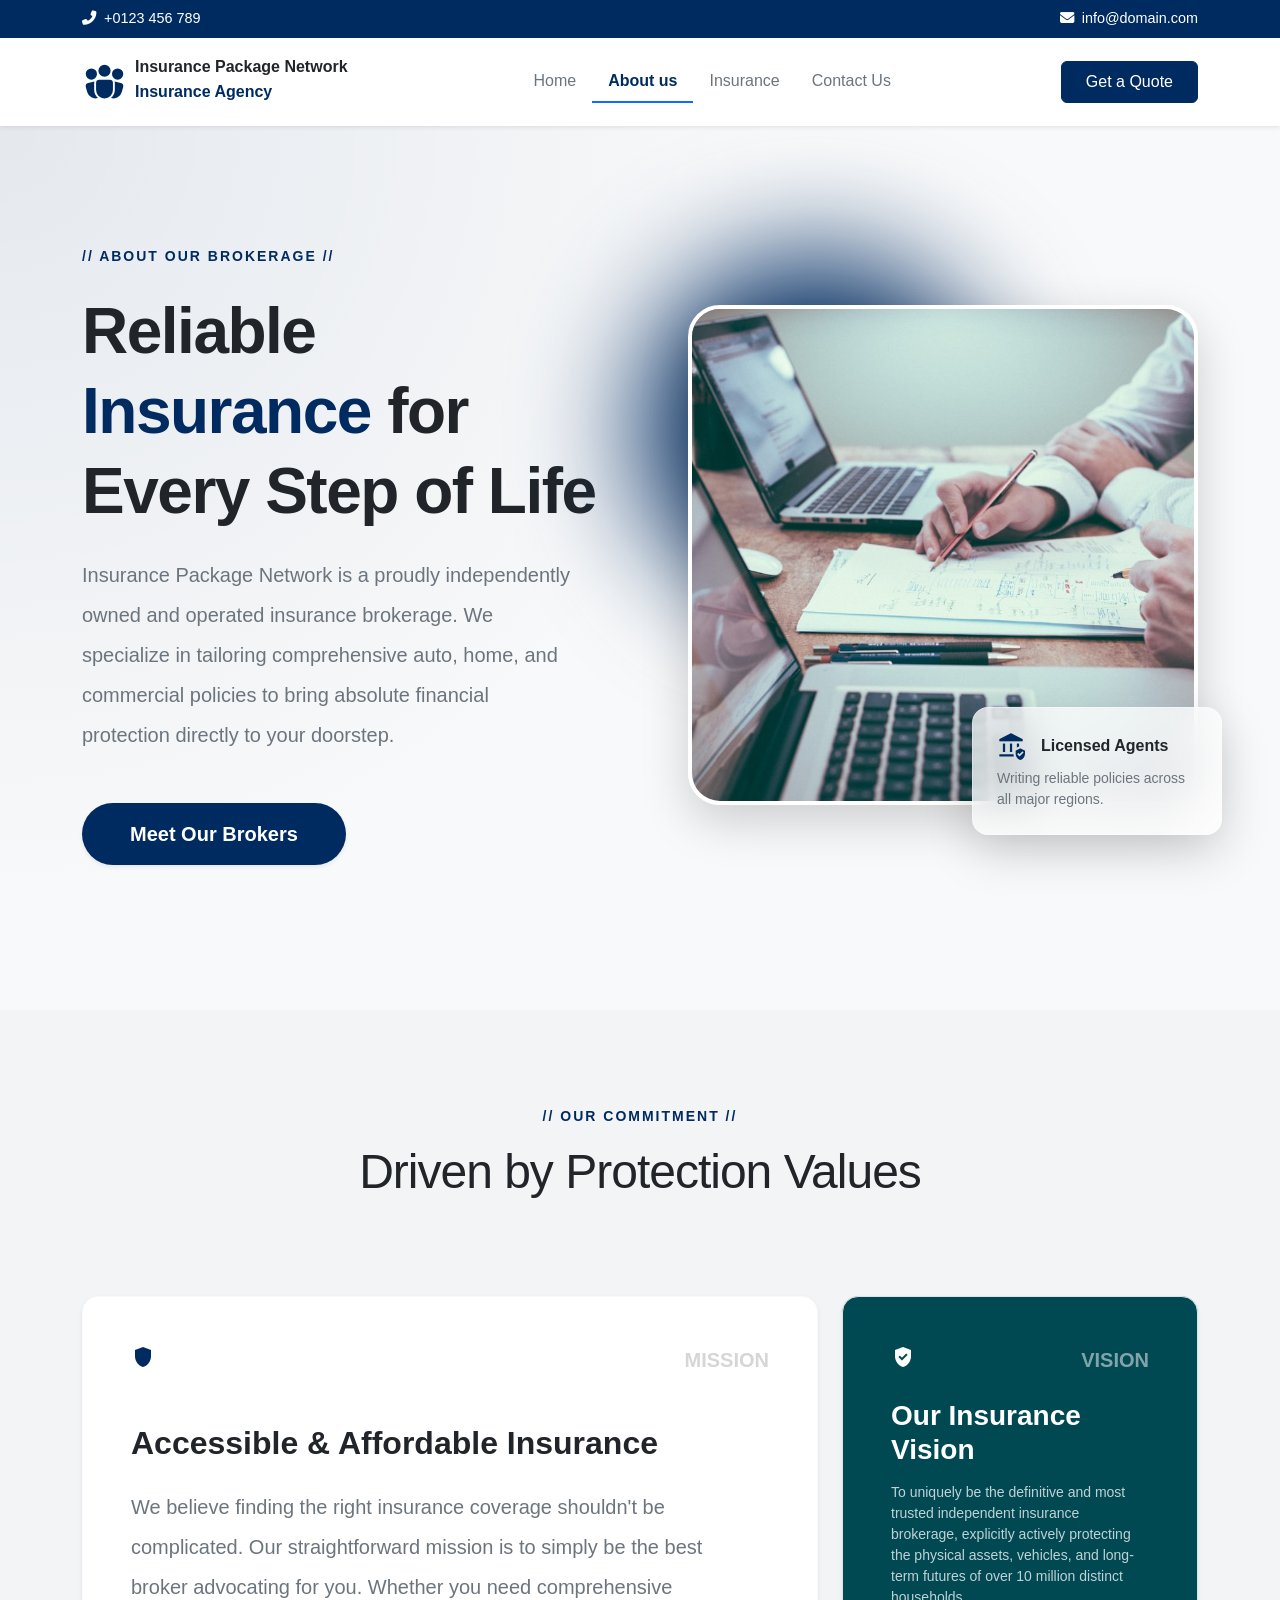
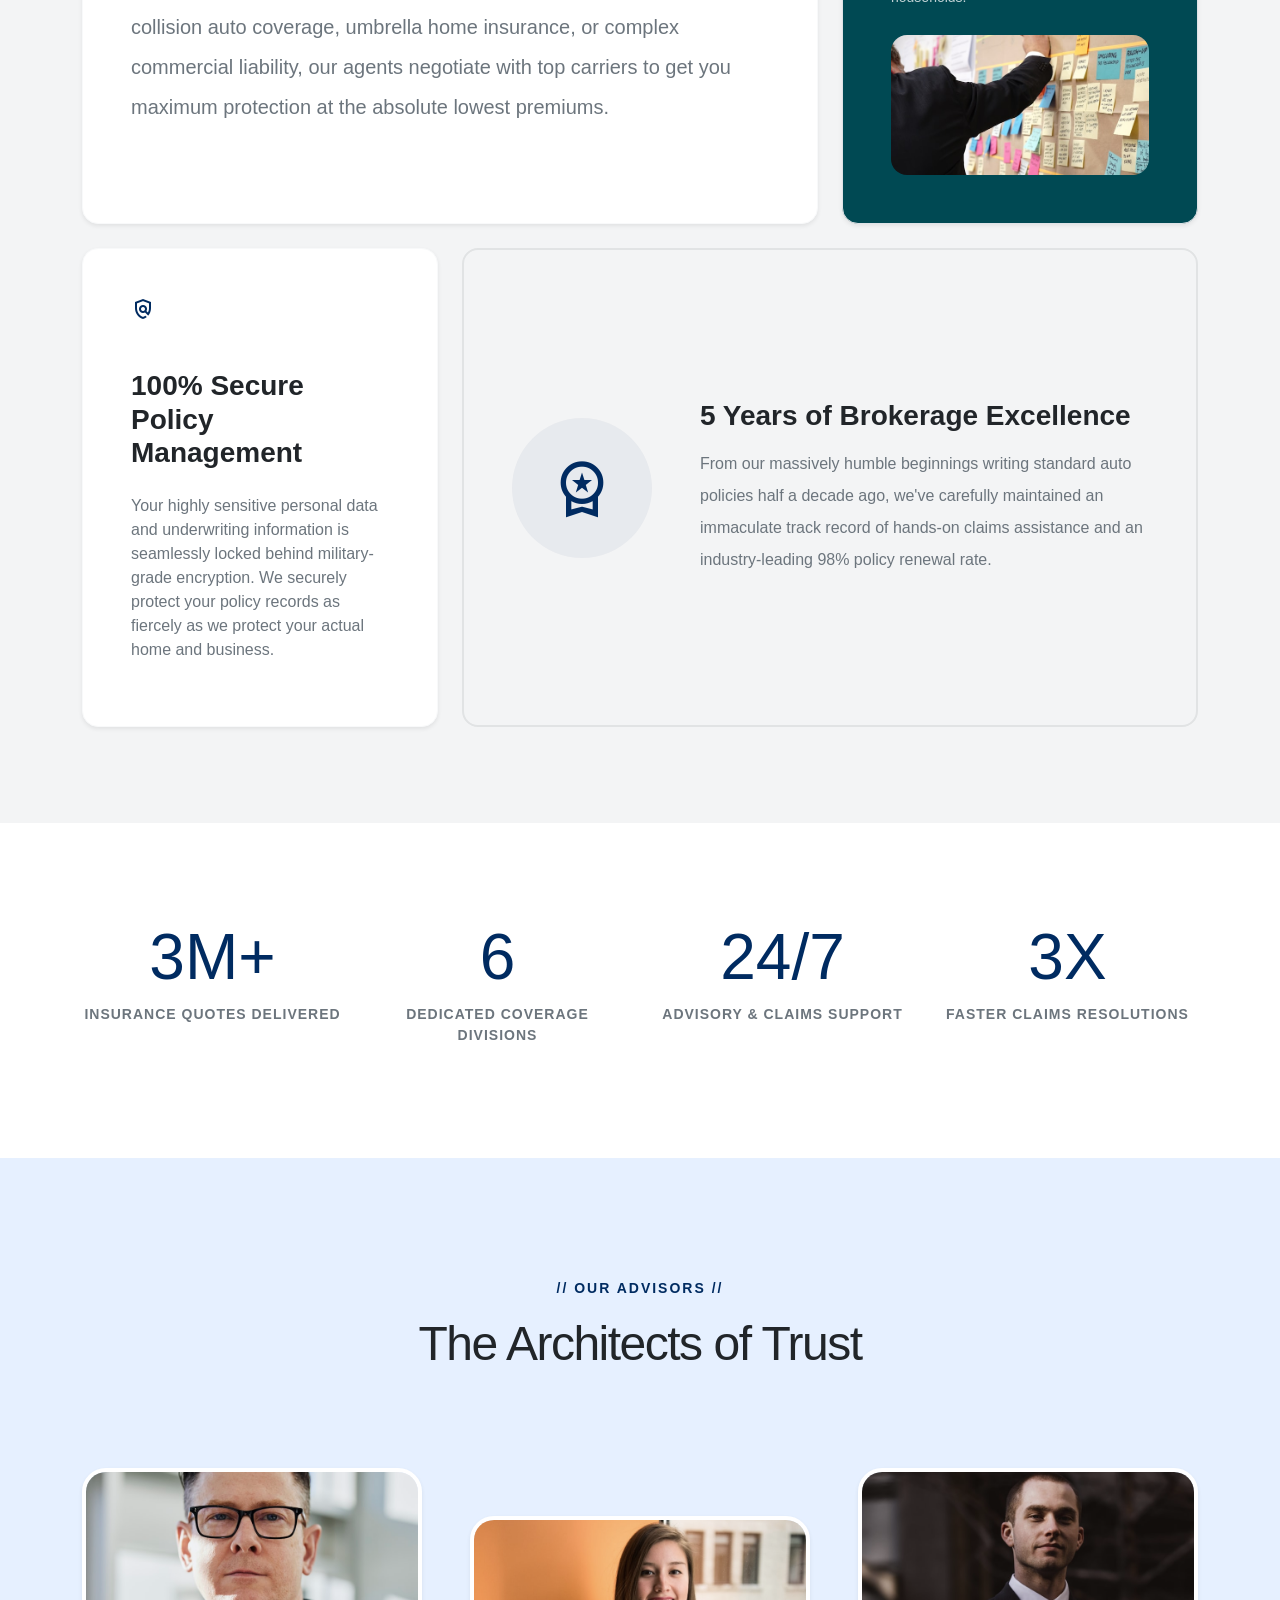
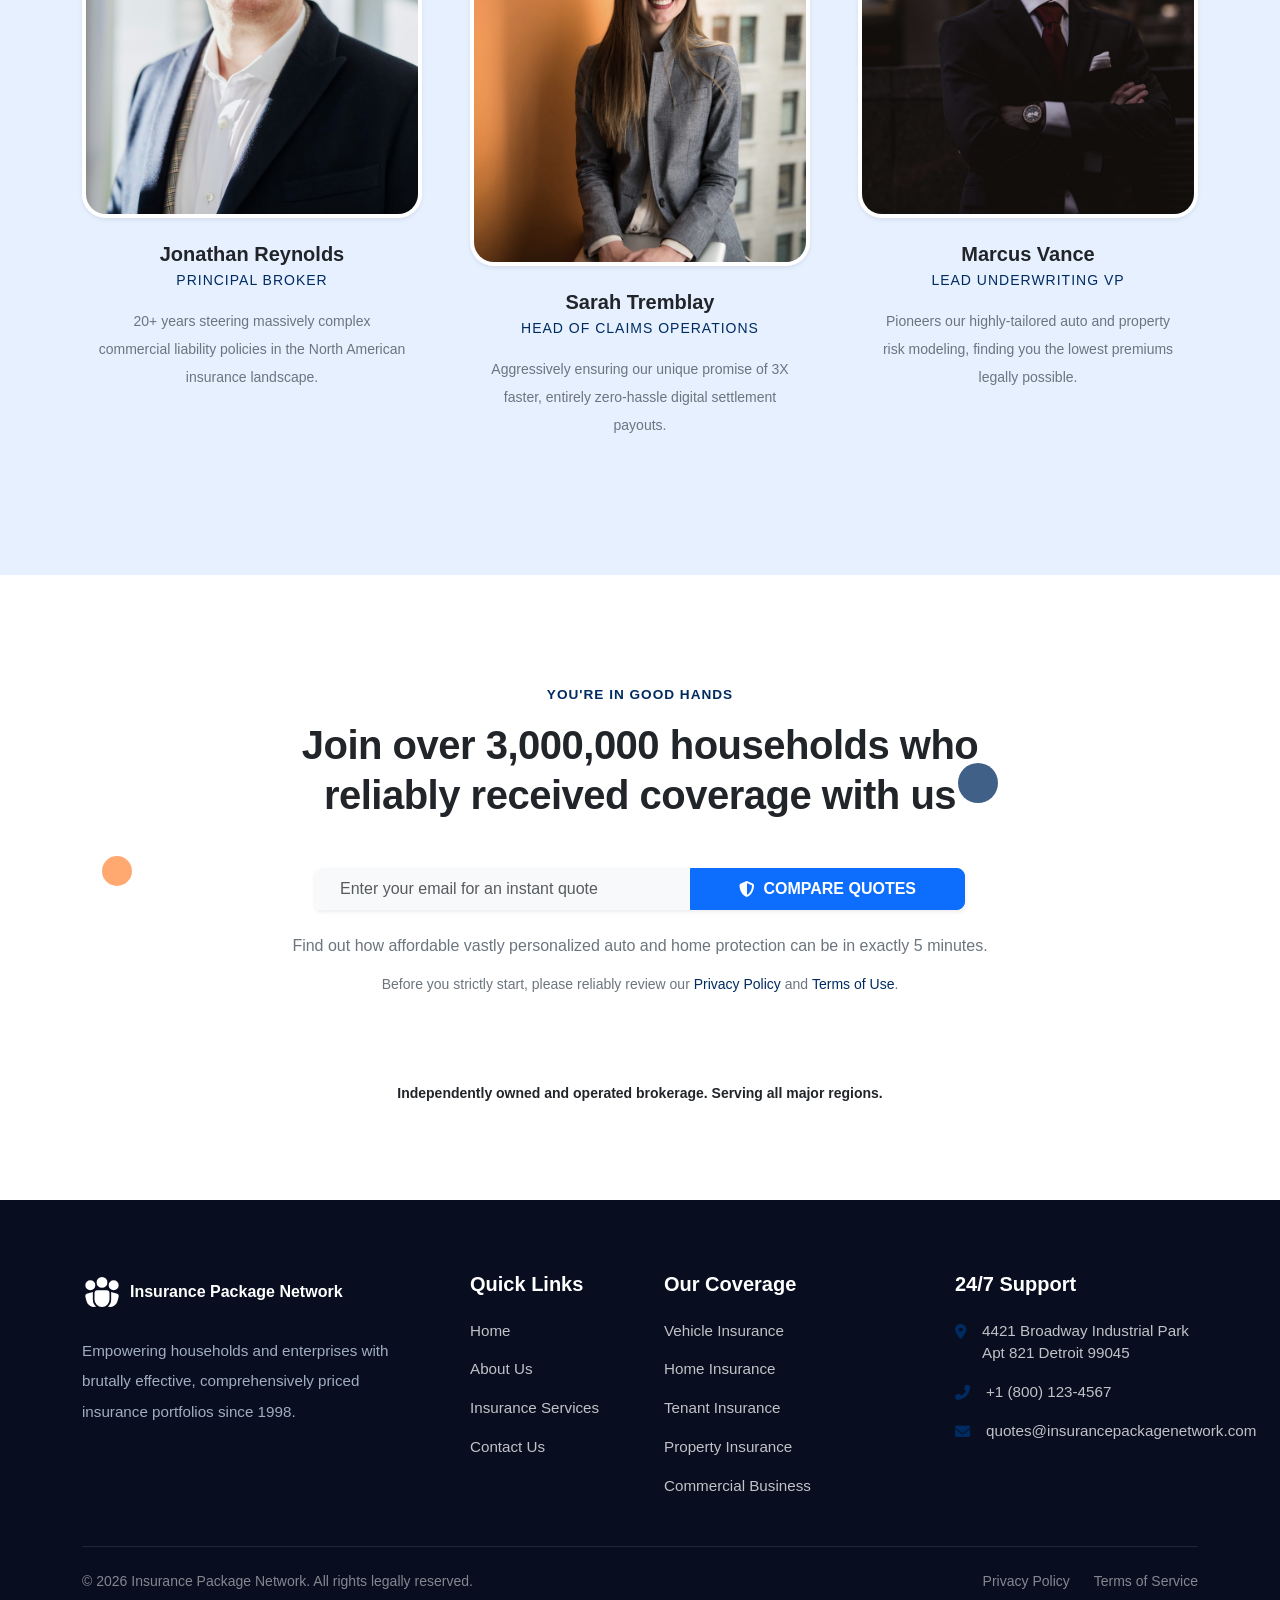
==== about-us.html @ 71a89af0 "- pages created" ====
<!DOCTYPE html>
<html lang="en">
<head>
    <meta charset="UTF-8">
    <meta name="viewport" content="width=device-width, initial-scale=1.0">
    <title>About Us | Insurance Package Network</title>
    <!-- Bootstrap CSS -->
    <link href="https://cdn.jsdelivr.net/npm/bootstrap@5.3.0/dist/css/bootstrap.min.css" rel="stylesheet">
    <link rel="stylesheet" href="https://cdnjs.cloudflare.com/ajax/libs/font-awesome/6.4.0/css/all.min.css">
    <link rel="icon" href="assets/images/img_001.svg" type="image/svg+xml">
    <link href="https://fonts.googleapis.com/css2?family=Material+Symbols+Outlined:wght,FILL@100..700,0..1&display=swap" rel="stylesheet">
    <!-- Custom CSS -->
    <link rel="stylesheet" href="style.css">
    <style>
        .material-symbols-outlined { font-variation-settings: 'FILL' 0, 'wght' 400, 'GRAD' 0, 'opsz' 24; }
        .glass-effect {
            backdrop-filter: blur(20px);
            background: rgba(255, 255, 255, 0.75);
            border: 1px solid rgba(255, 255, 255, 0.3);
        }
        .bento-hover { transition: transform 0.4s ease, box-shadow 0.4s ease; }
        .bento-hover:hover { transform: translateY(-8px); box-shadow: 0 1.5rem 3rem rgba(0,0,0,.1) !important; filter: brightness(1.02); }
        .bg-surface { background-color: #f8f9fa; }
        .text-primary-accent { color: #002b61; }
        .bg-primary-accent { background-color: #002b61; }
        
        .hero-gradient-overlay { background: radial-gradient(circle at 0% 0%, rgba(0, 43, 97, 0.08) 0%, transparent 50%); }
        .cta-gradient { background: linear-gradient(135deg, #002b61 0%, #004494 100%); }
        .ambient-bloom { box-shadow: 0 24px 48px -12px rgba(0, 43, 97, 0.15); }
        
        .team-img-wrapper { height: 350px; overflow: hidden; border-radius: 1.5rem; }
        .team-img-wrapper img { width: 100%; height: 100%; object-fit: cover; transition: transform 0.5s ease; filter: grayscale(15%); }
        .team-card:hover .team-img-wrapper img { transform: scale(1.05); filter: grayscale(0%); }
    </style>
</head>
<body class="bg-surface text-dark" style="font-family: 'Work Sans', sans-serif;">
    <!-- Topbar -->
    <div class="topbar position-relative z-3">
        <div class="container d-flex justify-content-between align-items-center py-2">
            <div class="contact-info text-white">
                <span class="me-4"><i class="fas fa-phone-alt me-2"></i>+0123 456 789</span>
                
            </div>
            <div class="social-icons">
                <span class="text-white"><i class="fas fa-envelope me-2 text-white"></i>info@domain.com</span>
            </div>
        </div>
    </div>

    <!-- Navbar -->
    <nav class="navbar navbar-expand-lg bg-white sticky-top py-3 shadow-sm z-3">
        <div class="container">
            <a class="navbar-brand d-flex align-items-center" href="#">
                <!-- Logo Icon -->
                <div class="logo-icon me-2 position-relative">
                    <img src="assets/images/img_001.svg"
                        width="45" height="45" alt="Logo">
                </div>
                <div>
                    <span class="fw-bold fs-6 fs-md-4 d-block lh-1 text-dark">Insurance Package Network</span>
                    <span class="fs-6 logo-subtitle">Insurance Agency</span>
                </div>
            </a>
            <button class="navbar-toggler" type="button" data-bs-toggle="collapse" data-bs-target="#navbarNav">
                <span class="navbar-toggler-icon"></span>
            </button>
            <div class="collapse navbar-collapse" id="navbarNav">
                <ul class="navbar-nav mx-auto fw-medium">
                    <li class="nav-item px-2"><a class="nav-link text-secondary hover-primary transition-all" href="index.html">Home</a></li>
                    <li class="nav-item px-2 border-bottom border-primary border-2"><a class="nav-link text-primary-accent fw-bold" href="about-us.html">About us</a></li>
                    <li class="nav-item px-2"><a class="nav-link text-secondary hover-primary transition-all" href="services.html">Insurance</a></li>
                  
                    <li class="nav-item px-2"><a class="nav-link text-secondary hover-primary transition-all" href="contact-us.html">Contact Us</a></li>
                </ul>
                <a href="tel:+0123456789" class="btn btn-primary btn-custom px-4 py-2 fw-medium">Get a Quote</a>
            </div>
        </div>
    </nav>

    <!-- Hero Section -->
    <header class="position-relative py-5 overflow-hidden border-bottom border-light">
        <div class="hero-gradient-overlay position-absolute w-100 h-100 top-0 start-0 z-0"></div>
        <div class="container py-lg-5 position-relative z-1 mb-md-5 mt-md-4">
            <div class="row g-5 align-items-center">
                <div class="col-lg-6">
                    <span class="small fw-bold text-primary-accent text-uppercase d-block mb-4" style="letter-spacing: 2px;">// ABOUT OUR BROKERAGE //</span>
                    <h1 class="display-3 fw-bolder text-dark mb-4 lh-sm" style="font-family: 'Manrope', sans-serif; letter-spacing: -1.5px;">
                        Reliable <span class="text-primary">Insurance</span> for Every Step of Life
                    </h1>
                    <p class="fs-5 text-secondary mb-5 lh-lg" style="max-width: 500px;">
                        Insurance Package Network is a proudly independently owned and operated insurance brokerage. We specialize in tailoring comprehensive auto, home, and commercial policies to bring absolute financial protection directly to your doorstep.
                    </p>
                    <div class="d-flex gap-3 flex-wrap">
                        <button class="btn btn-primary bg-primary-accent border-0 btn-lg rounded-pill px-5 py-3 fw-bold shadow-sm hover-scale">Meet Our Brokers</button>
                    </div>
                </div>
                <!-- Interactive Image Layout -->
                <div class="col-lg-6 position-relative ps-lg-5">
                    <div class="position-absolute bg-primary rounded-circle blur-3xl opacity-10" style="width: 350px; height: 350px; top: -50px; left: 0px; filter: blur(60px);"></div>
                    <div class="position-relative z-1 rounded-5 overflow-hidden ambient-bloom border border-4 border-white shadow-lg" style="border-radius: 2rem !important; height: 500px;">
                        <img src="assets/images/img_002.jpg" alt="Insurance Package Network insurance consultations" class="w-100 h-100 object-fit-cover hover-scale" style="transition: transform 0.8s ease;">
                    </div>
                    <!-- Glass Badge -->
                    <div class="position-absolute glass-effect p-4 rounded-4 shadow-lg z-2" style="max-width: 250px; bottom: -30px; right: 0;">
                        <div class="d-flex align-items-center gap-3 mb-2">
                            <span class="material-symbols-outlined text-primary fs-3" style="font-variation-settings: 'FILL' 1;">assured_workload</span>
                            <span class="fw-bolder text-dark fs-6" style="font-family: 'Manrope', sans-serif;">Licensed Agents</span>
                        </div>
                        <p class="text-secondary small mb-0 lh-base fw-medium">Writing reliable policies across all major regions.</p>
                    </div>
                </div>
            </div>
        </div>
    </header>

    <!-- Mission & Vision Bento Wall -->
    <section class="py-5" style="background-color: #f3f4f5;">
        <div class="container py-lg-5">
            <div class="text-center mb-5 pb-4">
                <span class="small fw-bold tracking-widest text-primary text-uppercase mb-3 d-block" style="letter-spacing: 2px;">// OUR COMMITMENT //</span>
                <h2 class="display-5 fw-black text-dark mb-4" style="font-family: 'Manrope', sans-serif; letter-spacing: -1px;">Driven by Protection Values</h2>
            </div>
            
            <div class="row g-4">
                <!-- Large Wide Mission -->
                <div class="col-md-8">
                    <div class="bg-white p-5 rounded-4 h-100 d-flex flex-column bento-hover shadow-sm border border-light">
                        <div class="d-flex justify-content-between align-items-start mb-5">
                            <span class="material-symbols-outlined display-4 text-primary" style="font-variation-settings: 'FILL' 1;">shield</span>
                            <span class="fw-bolder text-muted opacity-25 fs-5">MISSION</span>
                        </div>
                        <h3 class="display-6 fw-bolder mb-4 text-dark fs-2 lh-sm" style="font-family: 'Manrope', sans-serif;">Accessible & Affordable Insurance</h3>
                        <p class="fs-5 text-secondary lh-lg mb-5" style="max-width: 600px;">We believe finding the right insurance coverage shouldn't be complicated. Our straightforward mission is to simply be the best broker advocating for you. Whether you need comprehensive collision auto coverage, umbrella home insurance, or complex commercial liability, our agents negotiate with top carriers to get you maximum protection at the absolute lowest premiums.</p>
                    </div>
                </div>

                <!-- Vision Square -->
                <div class="col-md-4">
                    <div class="p-5 rounded-4 h-100 d-flex flex-column text-white bento-hover shadow-sm border border-opacity-10" style="background-color: #004953;">
                        <div class="d-flex justify-content-between align-items-start mb-4">
                            <span class="material-symbols-outlined display-4 text-white" style="font-variation-settings: 'FILL' 1;">gpp_good</span>
                            <span class="fw-bolder text-white opacity-50 fs-5">VISION</span>
                        </div>
                        <h3 class="fw-bolder mb-3 text-white fs-3" style="font-family: 'Manrope', sans-serif;">Our Insurance Vision</h3>
                        <p class="text-white opacity-75 lh-base mb-4 small fw-medium">To uniquely be the definitive and most trusted independent insurance brokerage, explicitly actively protecting the physical assets, vehicles, and long-term futures of over 10 million distinct households.</p>
                        <div class="mt-auto overflow-hidden rounded-4 mt-3" style="height: 140px;">
                            <img src="assets/images/img_003.jpg" alt="Mountain summit vision" class="w-100 h-100 object-fit-cover img-hover">
                        </div>
                    </div>
                </div>

                <!-- 100% Secure Block -->
                <div class="col-md-4">
                    <div class="p-5 rounded-4 h-100 d-flex flex-column bento-hover shadow-sm bg-white border border-light">
                        <div class="d-flex justify-content-between align-items-start mb-5">
                            <span class="material-symbols-outlined display-4 text-primary">policy</span>
                        </div>
                        <div>
                            <h3 class="fw-bolder mb-4 text-dark fs-3" style="font-family: 'Manrope', sans-serif;">100% Secure Policy Management</h3>
                            <p class="text-secondary lh-base fw-medium">Your highly sensitive personal data and underwriting information is seamlessly locked behind military-grade encryption. We securely protect your policy records as fiercely as we protect your actual home and business.</p>
                        </div>
                    </div>
                </div>

                <!-- 5 Years Block -->
                <div class="col-md-8">
                    <div class="bg-transparent border border-2 p-5 rounded-4 h-100 d-flex align-items-center gap-5 bento-hover" style="border-color: #e1e3e4 !important;">
                        <div class="d-none d-md-flex align-items-center justify-content-center rounded-circle flex-shrink-0" style="width: 140px; height: 140px; background-color: rgba(0,43,97,0.05);">
                            <span class="material-symbols-outlined text-primary" style="font-size: 4rem;">workspace_premium</span>
                        </div>
                        <div>
                            <h3 class="fw-bolder mb-3 text-dark fs-3" style="font-family: 'Manrope', sans-serif;">5 Years of Brokerage Excellence</h3>
                            <p class="text-secondary lh-lg mb-0 fw-medium">From our massively humble beginnings writing standard auto policies half a decade ago, we've carefully maintained an immaculate track record of hands-on claims assistance and an industry-leading 98% policy renewal rate.</p>
                        </div>
                    </div>
                </div>
            </div>
        </div>
    </section>

    <!-- By The Numbers / Impact -->
    <section class="py-5 bg-white">
        <div class="container py-lg-5">
            <div class="row g-4 text-center">
                <div class="col-md-3 col-6">
                    <h2 class="display-3 fw-black text-primary-accent mb-2" style="font-family: 'Manrope', sans-serif;">3M+</h2>
                    <p class="fw-bold text-secondary text-uppercase small" style="letter-spacing: 1px;">Insurance Quotes Delivered</p>
                </div>
                <div class="col-md-3 col-6">
                    <h2 class="display-3 fw-black text-primary mb-2" style="font-family: 'Manrope', sans-serif;">6</h2>
                    <p class="fw-bold text-secondary text-uppercase small" style="letter-spacing: 1px;">Dedicated Coverage Divisions</p>
                </div>
                <div class="col-md-3 col-6">
                    <h2 class="display-3 fw-black text-primary-accent mb-2" style="font-family: 'Manrope', sans-serif;">24/7</h2>
                    <p class="fw-bold text-secondary text-uppercase small" style="letter-spacing: 1px;">Advisory & Claims Support</p>
                </div>
                <div class="col-md-3 col-6">
                    <h2 class="display-3 fw-black text-primary mb-2" style="font-family: 'Manrope', sans-serif;">3X</h2>
                    <p class="fw-bold text-secondary text-uppercase small" style="letter-spacing: 1px;">Faster Claims Resolutions</p>
                </div>
            </div>
        </div>
    </section>

    <!-- Leadership Section -->
    <section class="py-5 position-relative overflow-hidden" style="background-color: #e6f0ff;">
        <div class="container py-lg-5 position-relative z-1 my-md-4">
            <div class="text-center mb-5 pb-4">
                <span class="small fw-bold tracking-widest text-primary text-uppercase mb-3 d-block" style="letter-spacing: 2px;">// OUR ADVISORS //</span>
                <h2 class="display-5 fw-black text-dark mb-4" style="font-family: 'Manrope', sans-serif; letter-spacing: -1.5px;">The Architects of Trust</h2>
            </div>
            
            <div class="row g-5">
                <!-- Team Member 1 -->
                <div class="col-lg-4 col-md-6">
                    <div class="card border-0 bg-transparent team-card text-center bento-hover">
                        <div class="team-img-wrapper mb-4 shadow-sm border border-4 border-white">
                            <img src="assets/images/img_004.jpg" alt="Jonathan CEO">
                        </div>
                        <h4 class="fw-bold text-dark mb-1 fs-5">Jonathan Reynolds</h4>
                        <p class="text-primary fw-medium small text-uppercase mb-3" style="letter-spacing: 1px;">Principal Broker</p>
                        <p class="text-secondary small lh-lg px-3">20+ years steering massively complex commercial liability policies in the North American insurance landscape.</p>
                    </div>
                </div>

                <!-- Team Member 2 -->
                <div class="col-lg-4 col-md-6">
                    <div class="card border-0 bg-transparent team-card text-center bento-hover pt-lg-5">
                        <div class="team-img-wrapper mb-4 shadow-sm border border-4 border-white">
                            <img src="assets/images/img_005.jpg" alt="Sarah COO">
                        </div>
                        <h4 class="fw-bold text-dark mb-1 fs-5">Sarah Tremblay</h4>
                        <p class="text-primary fw-medium small text-uppercase mb-3" style="letter-spacing: 1px;">Head of Claims Operations</p>
                        <p class="text-secondary small lh-lg px-3">Aggressively ensuring our unique promise of 3X faster, entirely zero-hassle digital settlement payouts.</p>
                    </div>
                </div>

                <!-- Team Member 3 -->
                <div class="col-lg-4 col-md-6 offset-md-3 offset-lg-0">
                    <div class="card border-0 bg-transparent team-card text-center bento-hover">
                        <div class="team-img-wrapper mb-4 shadow-sm border border-4 border-white">
                            <img src="assets/images/img_006.jpg" alt="Marcus CTO">
                        </div>
                        <h4 class="fw-bold text-dark mb-1 fs-5">Marcus Vance</h4>
                        <p class="text-primary fw-medium small text-uppercase mb-3" style="letter-spacing: 1px;">Lead Underwriting VP</p>
                        <p class="text-secondary small lh-lg px-3">Pioneers our highly-tailored auto and property risk modeling, finding you the lowest premiums legally possible.</p>
                    </div>
                </div>
            </div>
        </div>
    </section>

    <!-- Final CTA Section (Like index) -->
    <section class="cta-section position-relative overflow-hidden bg-white py-5">
        <div class="floating-elements position-absolute top-0 start-0 w-100 h-100 z-0 opacity-75">
            <span class="position-absolute rounded-circle float-dot" style="width: 30px; height: 30px; background-color: #ff8c42; top: 45%; left: 8%; animation: float 6s infinite ease-in-out;"></span>
            <span class="position-absolute rounded-circle float-dot" style="width: 40px; height: 40px; background-color: #002b61; top: 30%; right: 22%; animation: float 5s infinite ease-in-out reverse;"></span>
        </div>

        <div class="container position-relative z-1 py-5 text-center mt-3" style="max-width: 850px;">
            <h6 class="text-primary fw-bold text-uppercase mb-3" style="letter-spacing: 1px; font-size: 0.85rem;">You're in good hands</h6>
            <h2 class="display-6 fw-bold text-dark mb-5 lh-sm px-md-4" style="letter-spacing: -0.5px;">Join over 3,000,000 households who reliably received coverage with us</h2>
            
            <div class="input-group input-group-lg mb-4 shadow-sm mx-auto cta-input-group" style="max-width: 650px;">
                <input type="text" class="form-control border-light bg-light px-4 fs-6" placeholder="Enter your email for an instant quote" aria-label="Email address">
                <button class="btn btn-primary fw-bold text-uppercase px-4 px-md-5 fs-6 d-flex align-items-center justify-content-center" type="button">
                    <i class="fas fa-shield-alt me-2"></i> Compare Quotes
                </button>
            </div>
            
            <p class="mb-3 fw-medium text-secondary">Find out how affordable vastly personalized auto and home protection can be in exactly 5 minutes.</p>
            <p class="small text-secondary mb-5 pb-4">Before you strictly start, please reliably review our <a href="#" class="text-primary text-decoration-none fw-medium">Privacy Policy</a> and <a href="#" class="text-primary text-decoration-none fw-medium">Terms of Use</a>.</p>
            
            <div class="mt-5 pt-3">
                <p class="small text-dark fw-bold mb-0">Independently owned and operated brokerage. Serving all major regions.</p>
            </div>
        </div>
    </section>

    <!-- Main Footer -->
    <footer class="pt-5 pb-4 mt-auto" style="background-color: #080d1f; color: #a0aec0; font-family: 'Work Sans', sans-serif;">
        <div class="container pt-4">
            <div class="row g-5 mb-5">
                <!-- Brand Info -->
                <div class="col-lg-4 pe-lg-5">
                    <a class="d-flex align-items-center mb-4 text-decoration-none" href="index.html">
                        <div class="logo-icon me-2 position-relative">
                            <img src="assets/images/img_001.svg" width="40" height="40" alt="Logo" style="filter: brightness(0) invert(1);">
                        </div>
                        <div>
                            <span class="fw-bold fs-6 fs-md-4 d-block lh-1 text-white" style="font-family: 'Manrope', sans-serif;">Insurance Package Network</span>
                        
                        </div>
                    </a>
                    <p class="mb-4 lh-lg" style="font-size: 0.95rem;">Empowering households and enterprises with brutally effective, comprehensively priced insurance portfolios since 1998.</p>
                    
                </div>
                
                <!-- Quick Links -->
                <div class="col-lg-2 col-md-4">
                    <h5 class="text-white fw-bold mb-4" style="font-family: 'Manrope', sans-serif;">Quick Links</h5>
                    <ul class="list-unstyled mb-0 d-flex flex-column gap-3" style="font-size: 0.95rem;">
                        <li><a href="index.html" class="text-decoration-none text-white opacity-75 hover-primary transition-all">Home</a></li>
                        <li><a href="about-us.html" class="text-decoration-none text-white opacity-75 hover-primary transition-all">About Us</a></li>
                        <li><a href="services.html" class="text-decoration-none text-white opacity-75 hover-primary transition-all">Insurance Services</a></li>
                  
                        <li><a href="contact-us.html" class="text-decoration-none text-white opacity-75 hover-primary transition-all">Contact Us</a></li>
                    </ul>
                </div>

                <!-- Services -->
                <div class="col-lg-3 col-md-4">
                    <h5 class="text-white fw-bold mb-4" style="font-family: 'Manrope', sans-serif;">Our Coverage</h5>
                    <ul class="list-unstyled mb-0 d-flex flex-column gap-3" style="font-size: 0.95rem;">
                        <li><a href="services.html#vehicle" class="text-decoration-none text-white opacity-75 hover-primary transition-all">Vehicle Insurance</a></li>
                        <li><a href="services.html#home" class="text-decoration-none text-white opacity-75 hover-primary transition-all">Home Insurance</a></li>
                        <li><a href="services.html#tenant" class="text-decoration-none text-white opacity-75 hover-primary transition-all">Tenant Insurance</a></li>
                        <li><a href="services.html#property" class="text-decoration-none text-white opacity-75 hover-primary transition-all">Property Insurance</a></li>
                        <li><a href="services.html#business" class="text-decoration-none text-white opacity-75 hover-primary transition-all">Commercial Business</a></li>
                    </ul>
                </div>

                <!-- Contact -->
                <div class="col-lg-3 col-md-4">
                    <h5 class="text-white fw-bold mb-4" style="font-family: 'Manrope', sans-serif;">24/7 Support</h5>
                    <ul class="list-unstyled mb-0 d-flex flex-column gap-3" style="font-size: 0.95rem;">
                        <li class="d-flex align-items-start gap-3">
                            <i class="fas fa-map-marker-alt text-primary mt-1"></i>
                            <span class="text-white opacity-75">4421 Broadway Industrial Park<br>Apt 821 Detroit 99045</span>
                        </li>
                        <li class="d-flex align-items-center gap-3">
                            <i class="fas fa-phone-alt text-primary"></i>
                            <a href="tel:+18001234567" class="text-decoration-none text-white opacity-75 hover-primary transition-all">+1 (800) 123-4567</a>
                        </li>
                        <li class="d-flex align-items-center gap-3">
                            <i class="fas fa-envelope text-primary"></i>
                            <a href="mailto:quotes@insurancepackagenetwork.com" class="text-decoration-none text-white opacity-75 hover-primary transition-all">quotes@insurancepackagenetwork.com</a>
                        </li>
                    </ul>
                </div>
            </div>

            <!-- Bottom Bar -->
            <div class="border-top border-white border-opacity-10 pt-4 d-flex flex-column flex-md-row justify-content-between align-items-center gap-3">
                <p class="mb-0 text-white opacity-50 small">&copy; 2026 Insurance Package Network. All rights legally reserved.</p>
                <div class="d-flex gap-4 small">
                    <a href="privacy-policy.html" class="text-decoration-none text-white opacity-50 hover-primary transition-all">Privacy Policy</a>
                    <a href="terms-of-service.html" class="text-decoration-none text-white opacity-50 hover-primary transition-all">Terms of Service</a>
                </div>
            </div>
        </div>
    </footer>

    <!-- Bootstrap JS -->
    <script src="https://cdn.jsdelivr.net/npm/bootstrap@5.3.0/dist/js/bootstrap.bundle.min.js"></script>
</body>
</html>
---- style.css ----
/* Custom Styles for Insurance Package Network */
@import url('https://fonts.googleapis.com/css2?family=Inter:wght@400;500;600;700;800&display=swap');

:root {
    --primary-color: #002b61;
    --primary-hover: #0070d9;
    --text-dark: #222222;
    --text-light: #666666;
}

body {
    font-family: 'Inter', sans-serif;
    color: var(--text-dark);
}

/* Utilities */
.text-primary { color: var(--primary-color) !important; }
.bg-primary { background-color: var(--primary-color) !important; }

/* Buttons */
.btn-custom {
    background-color: var(--primary-color);
    border-color: var(--primary-color);
    border-radius: 6px;
}
.btn-custom:hover, .btn-custom:focus {
    background-color: var(--primary-hover);
    border-color: var(--primary-hover);
}

/* Topbar */
.topbar {
    background-color: var(--primary-color);
    font-size: 0.9rem;
}
.social-icons a {
    display: inline-flex;
    align-items: center;
    justify-content: center;
    width: 28px;
    height: 28px;
    background-color: white;
    color: var(--primary-color);
    border-radius: 4px;
    text-decoration: none;
    margin-left: 8px;
    transition: all 0.3s ease;
}
.social-icons a:hover {
    transform: translateY(-2px);
    box-shadow: 0 4px 6px rgba(0,0,0,0.1);
}

/* Navbar */
.logo-subtitle {
    color: var(--primary-color);
    font-weight: 600;
}
.navbar-nav .nav-link {
    font-weight: 500;
    transition: color 0.3s ease;
}
.navbar-nav .nav-link:hover {
    color: var(--primary-color) !important;
}

/* Hero Section */
.hero-section {
    min-height: 80vh;
    padding-top: 60px;
    padding-bottom: 120px;
}
.hero-overlay {
    background: linear-gradient(to right, rgba(0, 0, 0, 0.85) 0%, rgba(0, 0, 0, 0.6) 40%, rgba(0, 0, 0, 0.1) 100%);
}
.hero-section h1 {
    line-height: 1.2;
    letter-spacing: -1px;
}
.badge-custom {
    background-color: var(--primary-color);
}

/* Feature Cards Section */
.features-section {
    margin-top: -60px;
}
.feature-card {
    border: 2px solid var(--primary-color);
    border-radius: 12px;
    background-color: white;
    box-shadow: 0 10px 30px rgba(0,0,0,0.08);
    transition: transform 0.3s ease, box-shadow 0.3s ease;
}
.feature-card:hover {
    transform: translateY(-5px);
    box-shadow: 0 15px 35px rgba(0,132,255,0.15);
}
.icon-box {
    width: 40px;
    height: 40px;
    background-color: rgba(0, 132, 255, 0.1);
    color: var(--primary-color);
    font-size: 2rem;
    flex-shrink: 0;
}

@media (max-width: 991.98px) {
    .features-section {
        margin-top: -30px;
    }
}

/* Excellence Section */
.excellence-section {
    padding-top: 40px;
}
.excellence-section .dot-pattern {
    background-image: radial-gradient(var(--primary-color) 2px, transparent 2px);
    background-size: 15px 15px;
    opacity: 0.15;
}
.excellence-img-main {
    width: 100%;
    aspect-ratio: 1;
    border-radius: 50%;
    object-fit: cover;
}
.excellence-wedge-wrapper {
    position: absolute;
    top: 15%;
    right: -10%;
    width: 55%;
    aspect-ratio: 1;
    background-color: white;
    border-radius: 50% 50% 50% 0;
    transform: rotate(45deg);
    padding: 10px;
}
.excellence-wedge-inner {
    width: 100%;
    height: 100%;
    border-radius: 50% 50% 50% 0;
    overflow: hidden;
}
.excellence-wedge-img {
    width: 100%;
    height: 100%;
    object-fit: cover;
    transform: rotate(-45deg) scale(1.4);
}
.excellence-accent-blob {
    position: absolute;
    width: 50px;
    height: 50px;
    background-color: #e2f0ff;
    border-radius: 50% 50% 50% 0;
    bottom: -10px;
    right: 15%;
    transform: rotate(135deg); /* Points right */
}

/* About Section */
.about-section {
    padding-top: 80px;
}
.about-img-wrapper .shape-rectangle {
    width: 60px;
    height: 85%;
    background-color: var(--primary-color);
    border-radius: 12px;
    right: -25px;
    top: 50%;
    transform: translateY(-50%);
}
.about-img-wrapper .shape-circle {
    width: 16px;
    height: 16px;
    background-color: var(--primary-color);
    border-radius: 50%;
    top: 30px;
    left: 20px;
}

/* Services Section */
.services-section {
    background-color: var(--primary-color);
    /* Subtle background image gradient to simulate richness */
    background-image: 
        radial-gradient(circle at 15% 50%, rgba(255,255,255,0.08), transparent 25%),
        radial-gradient(circle at 85% 30%, rgba(255,255,255,0.08), transparent 25%);
}

.services-section .service-img {
    height: 220px;
    overflow: hidden;
    border-top-left-radius: 15px;
    border-top-right-radius: 15px;
    position: relative;
}

.services-section .service-img img {
    width: 100%;
    height: 100%;
    object-fit: cover;
    transition: transform 0.3s ease;
}

.services-section .service-icon {
    width: 70px;
    height: 70px;
    border-radius: 50%;
    background-color: #0093ff;
    border: 4px solid white;
    color: white;
    display: inline-flex;
    align-items: center;
    justify-content: center;
    position: absolute;
    left: 50%;
    bottom: -35px;
    transform: translateX(-50%);
    z-index: 2;
    box-shadow: 0 6px 18px rgba(0,0,0,0.2);
}

.service-card {
    transition: transform 0.3s ease, box-shadow 0.3s ease;
    box-shadow: 0 10px 30px rgba(0,0,0,0.1);
}
.service-card:hover {
    transform: translateY(-8px);
    box-shadow: 0 15px 40px rgba(0,0,0,0.2) !important;
}

.service-card:hover .service-img img {
    transform: scale(1.05);
}

.read-more-link {
    transition: color 0.3s ease;
}
.read-more-link:hover {
    color: var(--primary-color) !important;
}
.read-more-link i {
    transition: transform 0.3s ease;
}
.read-more-link:hover i {
    transform: translateX(4px);
}

/* Redesigned Why Choose Section */
.feature-card-light {
    background-color: #f4f6f8;
    transition: transform 0.3s ease;
}
.feature-card-light:hover {
    transform: translateY(-5px);
}
.feature-card-dark {
    background-color: #032b5e;
    transition: transform 0.3s ease;
}
.feature-card-dark:hover {
    transform: translateY(-5px);
}
.icon-outline {
    width: 48px;
    height: 48px;
    border: 1px solid #ced4da;
    border-radius: 50%;
    display: inline-flex;
    align-items: center;
    justify-content: center;
    font-size: 1.1rem;
    color: #495057;
}
.icon-outline-light {
    border-color: rgba(255,255,255,0.3);
    color: white;
}
.btn-bright-green {
    background-color: #10d468;
    border-color: #10d468;
    color: #111;
}
.btn-bright-green:hover {
    background-color: #0ebd5d;
    border-color: #0ebd5d;
    color: #111;
}

/* Testimonials */
.bg-pattern-blue {
    background-image: 
        radial-gradient(circle at 10% 20%, rgba(255,255,255,0.06) 0%, transparent 20%),
        radial-gradient(circle at 80% 80%, rgba(255,255,255,0.06) 0%, transparent 20%),
        radial-gradient(circle at 50% 50%, rgba(255,255,255,0.04) 0%, transparent 40%);
}
.testimonial-card {
    box-shadow: 0 10px 30px rgba(0,0,0,0.05);
    transition: transform 0.3s ease;
}
.testimonial-card:hover {
    transform: translateY(-5px);
}
.testimonial-avatar {
    width: 75px;
    height: 75px;
}

/* CTA Section */
.cta-section {
    background-color: #ffffff;
}
.float-avatar, .float-dot {
    object-fit: cover;
    animation: float 6s ease-in-out infinite;
}
@keyframes float {
    0% { transform: translateY(0px); }
    50% { transform: translateY(-15px); }
    100% { transform: translateY(0px); }
}
.cta-input-group {
    border-radius: 6px;
}
.cta-input-group .form-control {
    box-shadow: none !important;
}
.cta-input-group .form-control:focus {
    border-color: var(--primary-color) !important;
}
.cta-input-group .btn {
    transition: all 0.3s ease;
}

/* Agency Custom CTA Section */
.backdrop-blur {
    backdrop-filter: blur(12px);
    -webkit-backdrop-filter: blur(12px);
}
.hover-lift {
    transition: transform 0.3s ease, box-shadow 0.3s ease;
}
.hover-lift:hover {
    transform: translateY(-3px);
    box-shadow: 0 10px 20px rgba(0, 0, 0, 0.1) !important;
}

/* USP Section Details */
.usp-card {
    transition: all 0.3s ease;
}
.usp-card:hover .usp-icon-wrapper {
    background-color: var(--primary-color) !important;
    color: white !important;
    transform: scale(1.1);
}
.usp-icon-wrapper {
    transition: all 0.4s cubic-bezier(0.175, 0.885, 0.32, 1.275);
}

/* Process Section CSS */
.process-section {
    font-family: 'Inter', sans-serif;
}
.process-card {
    transition: background-color 0.3s ease, transform 0.3s ease;
    border: 1px solid rgba(255, 255, 255, 0.03);
}
.process-card:hover {
    background-color: #161e36 !important;
    transform: translateY(-5px);
}
.avatar-stack img {
    box-shadow: 0 4px 6px rgba(0,0,0,0.2);
}
.process-footer {
    border-radius: 100px;
}
.process-btn {
    transition: all 0.3s ease;
}
.process-btn:hover {
    box-shadow: 0 4px 15px rgba(255,255,255,0.2) !important;
    transform: translateY(-2px);
}
@media (max-width: 575.98px) {
    .process-footer {
        border-radius: 20px !important;
        padding-bottom: 20px !important;
    }
}

/* Mobile Swipe Sliders */
@media (max-width: 991.98px) {
    .mobile-slider {
        flex-wrap: nowrap !important;
        overflow-x: auto;
        overflow-y: visible;
        -webkit-overflow-scrolling: touch;
        scroll-snap-type: x mandatory;
        padding-bottom: 1.5rem;
        margin-bottom: -1rem;
        scrollbar-width: none; /* Firefox */
    }
    .mobile-slider::-webkit-scrollbar {
        display: none; /* Chrome/Safari/Edge */
    }
    .mobile-slider > [class*="col-"] {
        flex: 0 0 85% !important;
        max-width: 85% !important;
        scroll-snap-align: center;
    }
}
@media (min-width: 768px) and (max-width: 991.98px) {
    .mobile-slider > [class*="col-"] {
        flex: 0 0 45% !important;
        max-width: 45% !important;
        scroll-snap-align: center;
    }
}
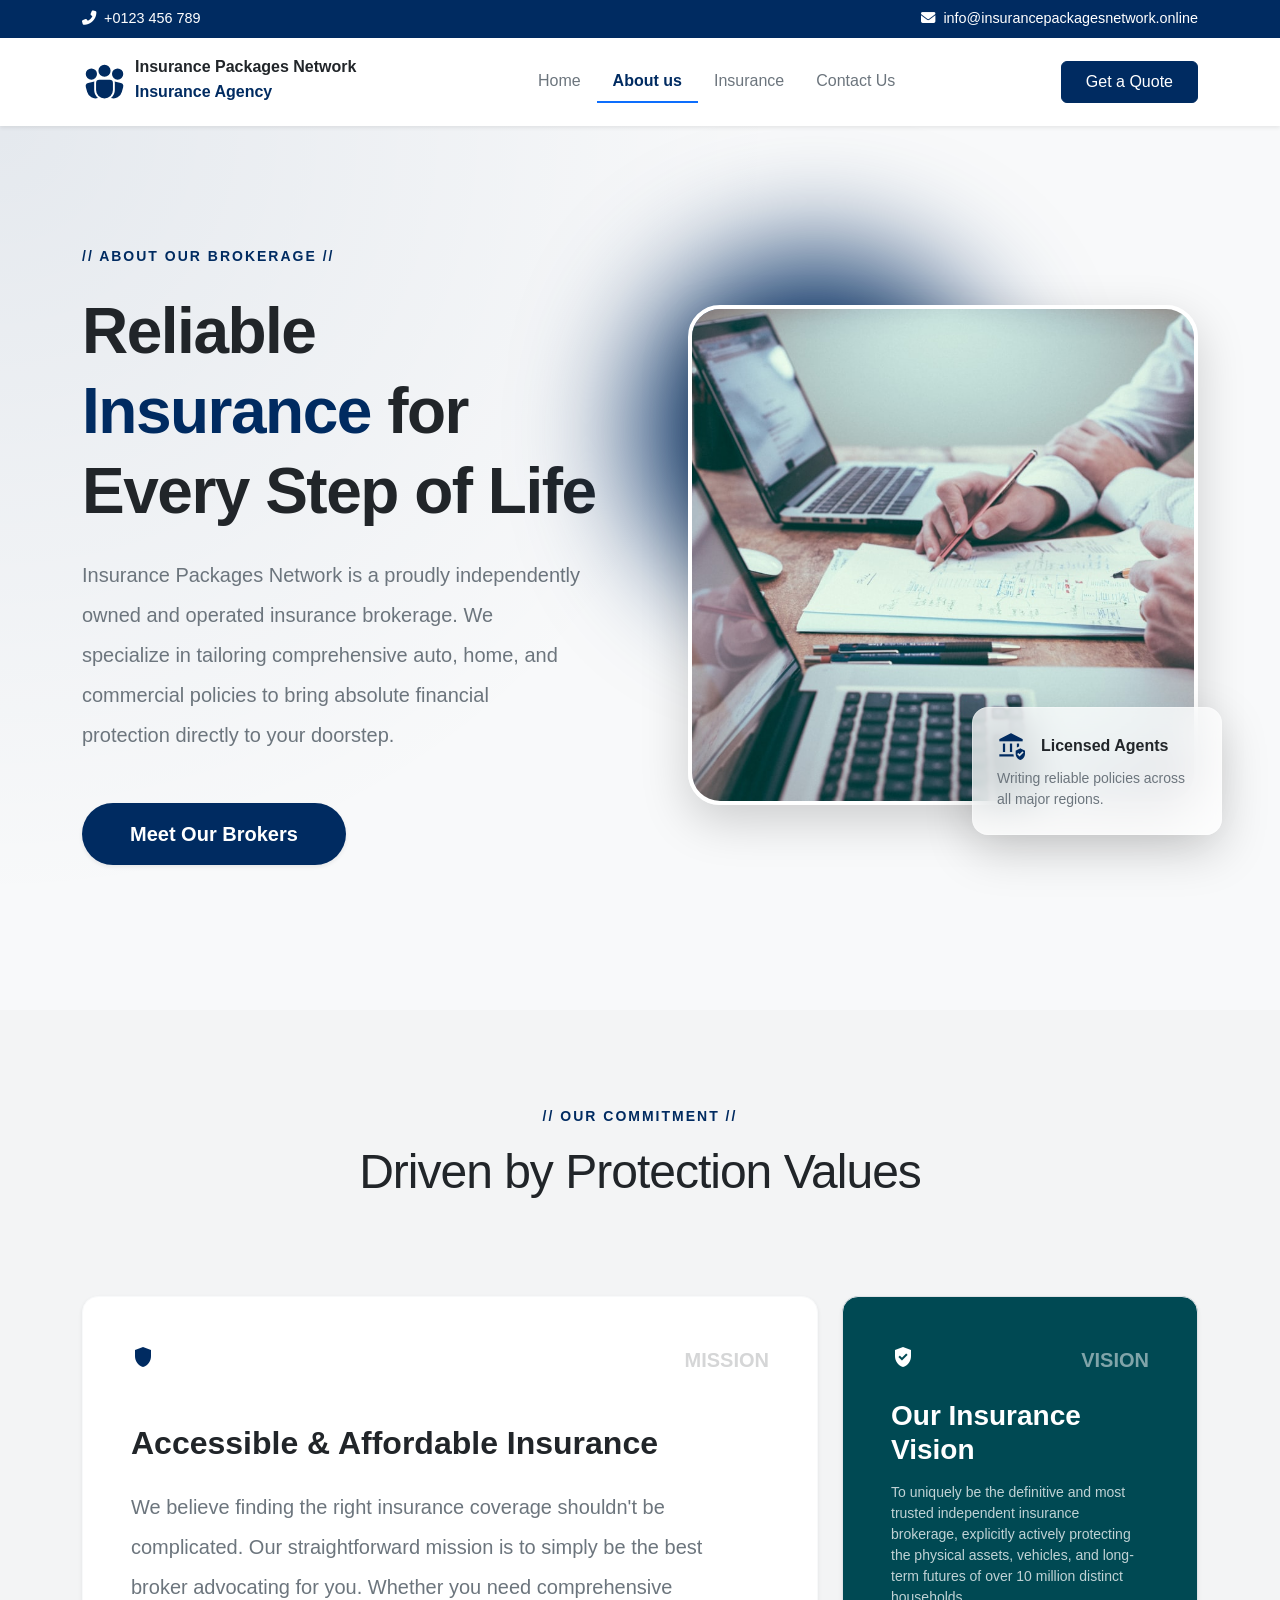
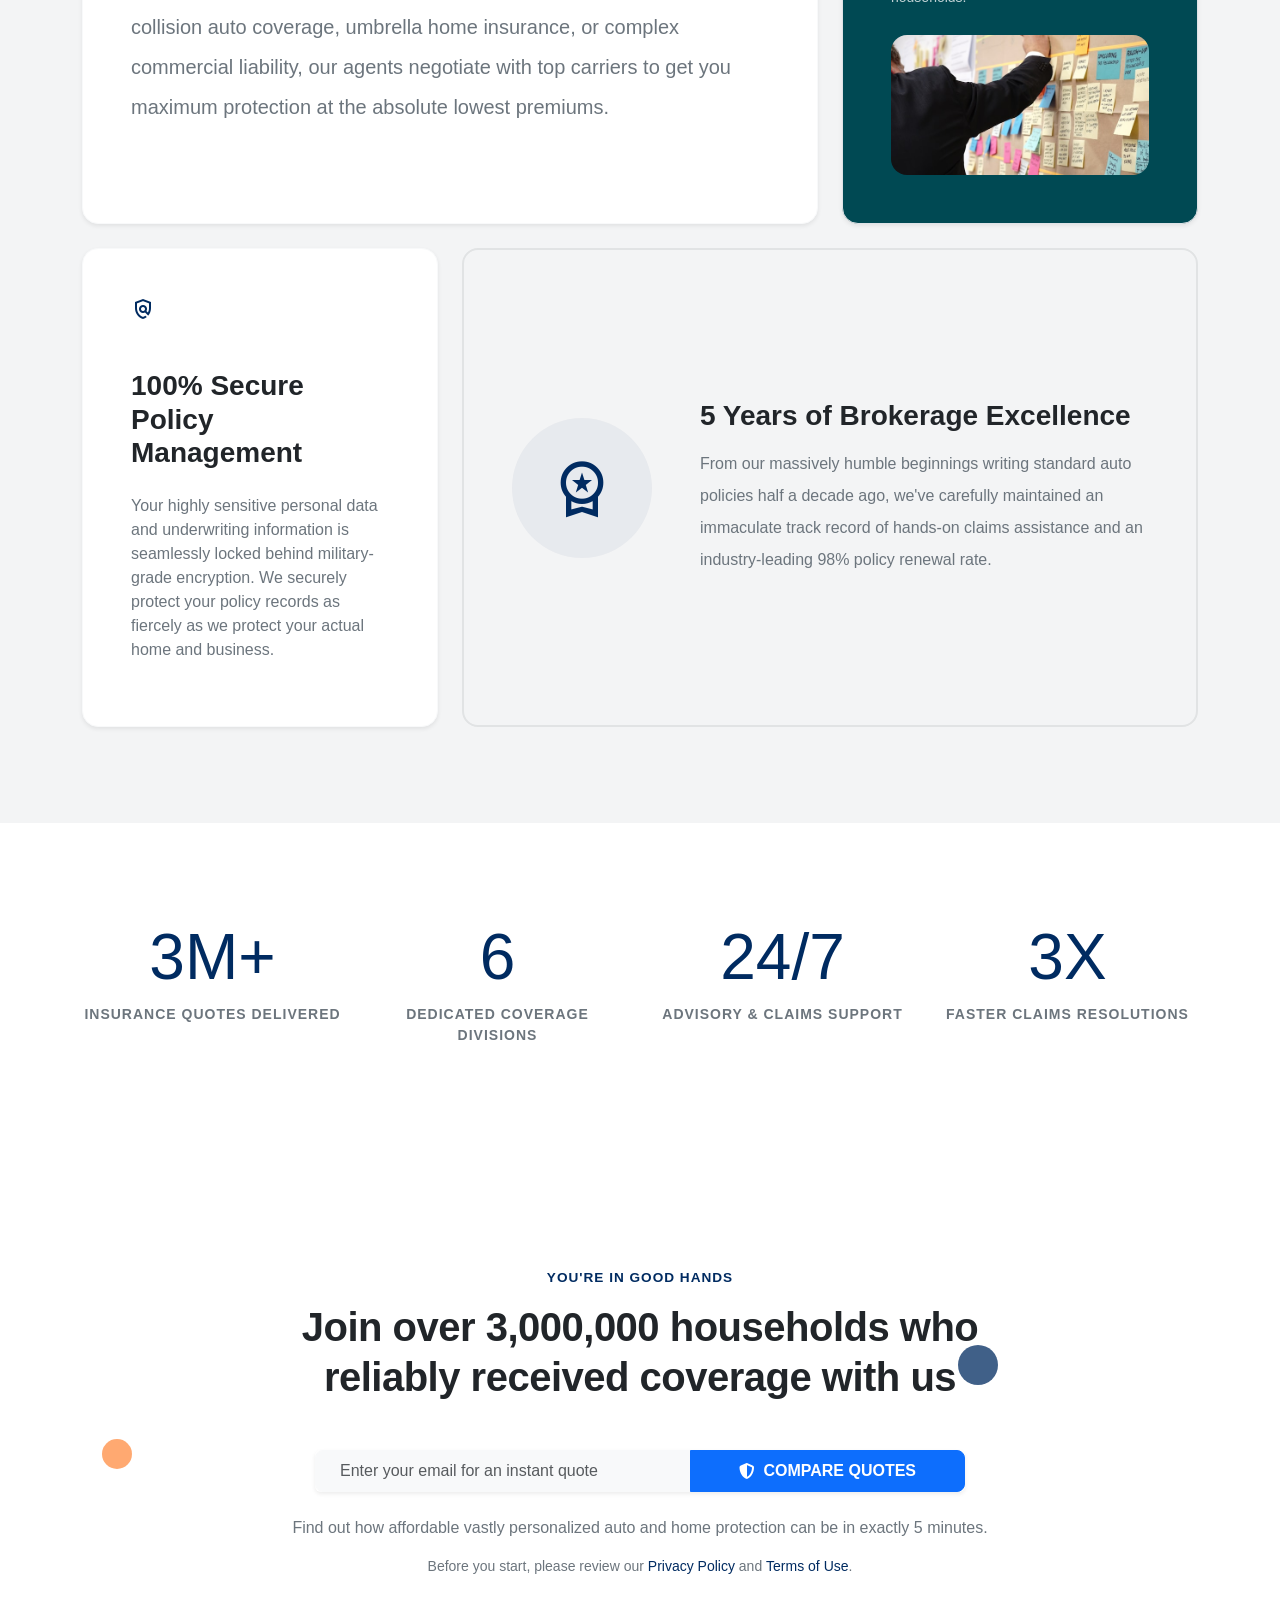
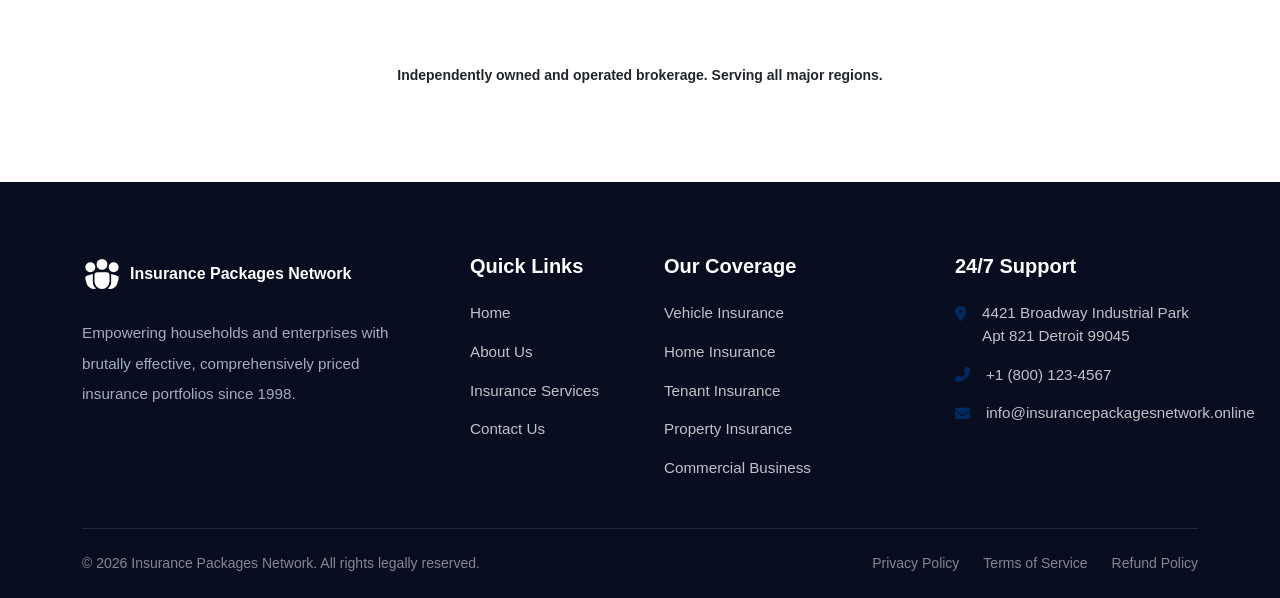
==== commit a8fa6bdd: "-fixes" ====
--- a/about-us.html
+++ b/about-us.html
@@ -1,48 +1,94 @@
 <!DOCTYPE html>
 <html lang="en">
+
 <head>
     <meta charset="UTF-8">
     <meta name="viewport" content="width=device-width, initial-scale=1.0">
-    <title>About Us | Insurance Package Network</title>
+    <title>About Us | Insurance Packages Network</title>
     <!-- Bootstrap CSS -->
     <link href="https://cdn.jsdelivr.net/npm/bootstrap@5.3.0/dist/css/bootstrap.min.css" rel="stylesheet">
     <link rel="stylesheet" href="https://cdnjs.cloudflare.com/ajax/libs/font-awesome/6.4.0/css/all.min.css">
     <link rel="icon" href="assets/images/img_001.svg" type="image/svg+xml">
-    <link href="https://fonts.googleapis.com/css2?family=Material+Symbols+Outlined:wght,FILL@100..700,0..1&display=swap" rel="stylesheet">
+    <link href="https://fonts.googleapis.com/css2?family=Material+Symbols+Outlined:wght,FILL@100..700,0..1&display=swap"
+        rel="stylesheet">
     <!-- Custom CSS -->
     <link rel="stylesheet" href="style.css">
     <style>
-        .material-symbols-outlined { font-variation-settings: 'FILL' 0, 'wght' 400, 'GRAD' 0, 'opsz' 24; }
+        .material-symbols-outlined {
+            font-variation-settings: 'FILL' 0, 'wght' 400, 'GRAD' 0, 'opsz' 24;
+        }
+
         .glass-effect {
             backdrop-filter: blur(20px);
             background: rgba(255, 255, 255, 0.75);
             border: 1px solid rgba(255, 255, 255, 0.3);
         }
-        .bento-hover { transition: transform 0.4s ease, box-shadow 0.4s ease; }
-        .bento-hover:hover { transform: translateY(-8px); box-shadow: 0 1.5rem 3rem rgba(0,0,0,.1) !important; filter: brightness(1.02); }
-        .bg-surface { background-color: #f8f9fa; }
-        .text-primary-accent { color: #002b61; }
-        .bg-primary-accent { background-color: #002b61; }
-        
-        .hero-gradient-overlay { background: radial-gradient(circle at 0% 0%, rgba(0, 43, 97, 0.08) 0%, transparent 50%); }
-        .cta-gradient { background: linear-gradient(135deg, #002b61 0%, #004494 100%); }
-        .ambient-bloom { box-shadow: 0 24px 48px -12px rgba(0, 43, 97, 0.15); }
-        
-        .team-img-wrapper { height: 350px; overflow: hidden; border-radius: 1.5rem; }
-        .team-img-wrapper img { width: 100%; height: 100%; object-fit: cover; transition: transform 0.5s ease; filter: grayscale(15%); }
-        .team-card:hover .team-img-wrapper img { transform: scale(1.05); filter: grayscale(0%); }
+
+        .bento-hover {
+            transition: transform 0.4s ease, box-shadow 0.4s ease;
+        }
+
+        .bento-hover:hover {
+            transform: translateY(-8px);
+            box-shadow: 0 1.5rem 3rem rgba(0, 0, 0, .1) !important;
+            filter: brightness(1.02);
+        }
+
+        .bg-surface {
+            background-color: #f8f9fa;
+        }
+
+        .text-primary-accent {
+            color: #002b61;
+        }
+
+        .bg-primary-accent {
+            background-color: #002b61;
+        }
+
+        .hero-gradient-overlay {
+            background: radial-gradient(circle at 0% 0%, rgba(0, 43, 97, 0.08) 0%, transparent 50%);
+        }
+
+        .cta-gradient {
+            background: linear-gradient(135deg, #002b61 0%, #004494 100%);
+        }
+
+        .ambient-bloom {
+            box-shadow: 0 24px 48px -12px rgba(0, 43, 97, 0.15);
+        }
+
+        .team-img-wrapper {
+            height: 350px;
+            overflow: hidden;
+            border-radius: 1.5rem;
+        }
+
+        .team-img-wrapper img {
+            width: 100%;
+            height: 100%;
+            object-fit: cover;
+            transition: transform 0.5s ease;
+            filter: grayscale(15%);
+        }
+
+        .team-card:hover .team-img-wrapper img {
+            transform: scale(1.05);
+            filter: grayscale(0%);
+        }
     </style>
 </head>
+
 <body class="bg-surface text-dark" style="font-family: 'Work Sans', sans-serif;">
     <!-- Topbar -->
     <div class="topbar position-relative z-3">
         <div class="container d-flex justify-content-between align-items-center py-2">
             <div class="contact-info text-white">
                 <span class="me-4"><i class="fas fa-phone-alt me-2"></i>+0123 456 789</span>
-                
+
             </div>
             <div class="social-icons">
-                <span class="text-white"><i class="fas fa-envelope me-2 text-white"></i>info@domain.com</span>
+                <span class="text-white"><i class="fas fa-envelope me-2 text-white"></i>info@insurancepackagesnetwork.online</span>
             </div>
         </div>
     </div>
@@ -53,11 +99,10 @@
             <a class="navbar-brand d-flex align-items-center" href="#">
                 <!-- Logo Icon -->
                 <div class="logo-icon me-2 position-relative">
-                    <img src="assets/images/img_001.svg"
-                        width="45" height="45" alt="Logo">
+                    <img src="assets/images/img_001.svg" width="45" height="45" alt="Logo">
                 </div>
                 <div>
-                    <span class="fw-bold fs-6 fs-md-4 d-block lh-1 text-dark">Insurance Package Network</span>
+                    <span class="fw-bold fs-6 fs-md-4 d-block lh-1 text-dark">Insurance Packages Network</span>
                     <span class="fs-6 logo-subtitle">Insurance Agency</span>
                 </div>
             </a>
@@ -66,11 +111,15 @@
             </button>
             <div class="collapse navbar-collapse" id="navbarNav">
                 <ul class="navbar-nav mx-auto fw-medium">
-                    <li class="nav-item px-2"><a class="nav-link text-secondary hover-primary transition-all" href="index.html">Home</a></li>
-                    <li class="nav-item px-2 border-bottom border-primary border-2"><a class="nav-link text-primary-accent fw-bold" href="about-us.html">About us</a></li>
-                    <li class="nav-item px-2"><a class="nav-link text-secondary hover-primary transition-all" href="services.html">Insurance</a></li>
-                  
-                    <li class="nav-item px-2"><a class="nav-link text-secondary hover-primary transition-all" href="contact-us.html">Contact Us</a></li>
+                    <li class="nav-item px-2"><a class="nav-link text-secondary hover-primary transition-all"
+                            href="index.html">Home</a></li>
+                    <li class="nav-item px-2 border-bottom border-primary border-2"><a
+                            class="nav-link text-primary-accent fw-bold" href="about-us.html">About us</a></li>
+                    <li class="nav-item px-2"><a class="nav-link text-secondary hover-primary transition-all"
+                            href="services.html">Insurance</a></li>
+
+                    <li class="nav-item px-2"><a class="nav-link text-secondary hover-primary transition-all"
+                            href="contact-us.html">Contact Us</a></li>
                 </ul>
                 <a href="tel:+0123456789" class="btn btn-primary btn-custom px-4 py-2 fw-medium">Get a Quote</a>
             </div>
@@ -83,30 +132,43 @@
         <div class="container py-lg-5 position-relative z-1 mb-md-5 mt-md-4">
             <div class="row g-5 align-items-center">
                 <div class="col-lg-6">
-                    <span class="small fw-bold text-primary-accent text-uppercase d-block mb-4" style="letter-spacing: 2px;">// ABOUT OUR BROKERAGE //</span>
-                    <h1 class="display-3 fw-bolder text-dark mb-4 lh-sm" style="font-family: 'Manrope', sans-serif; letter-spacing: -1.5px;">
+                    <span class="small fw-bold text-primary-accent text-uppercase d-block mb-4"
+                        style="letter-spacing: 2px;">// ABOUT OUR BROKERAGE //</span>
+                    <h1 class="display-3 fw-bolder text-dark mb-4 lh-sm"
+                        style="font-family: 'Manrope', sans-serif; letter-spacing: -1.5px;">
                         Reliable <span class="text-primary">Insurance</span> for Every Step of Life
                     </h1>
                     <p class="fs-5 text-secondary mb-5 lh-lg" style="max-width: 500px;">
-                        Insurance Package Network is a proudly independently owned and operated insurance brokerage. We specialize in tailoring comprehensive auto, home, and commercial policies to bring absolute financial protection directly to your doorstep.
+                        Insurance Packages Network is a proudly independently owned and operated insurance brokerage. We
+                        specialize in tailoring comprehensive auto, home, and commercial policies to bring absolute
+                        financial protection directly to your doorstep.
                     </p>
                     <div class="d-flex gap-3 flex-wrap">
-                        <button class="btn btn-primary bg-primary-accent border-0 btn-lg rounded-pill px-5 py-3 fw-bold shadow-sm hover-scale">Meet Our Brokers</button>
+                        <button
+                            class="btn btn-primary bg-primary-accent border-0 btn-lg rounded-pill px-5 py-3 fw-bold shadow-sm hover-scale">Meet
+                            Our Brokers</button>
                     </div>
                 </div>
                 <!-- Interactive Image Layout -->
                 <div class="col-lg-6 position-relative ps-lg-5">
-                    <div class="position-absolute bg-primary rounded-circle blur-3xl opacity-10" style="width: 350px; height: 350px; top: -50px; left: 0px; filter: blur(60px);"></div>
-                    <div class="position-relative z-1 rounded-5 overflow-hidden ambient-bloom border border-4 border-white shadow-lg" style="border-radius: 2rem !important; height: 500px;">
-                        <img src="assets/images/img_002.jpg" alt="Insurance Package Network insurance consultations" class="w-100 h-100 object-fit-cover hover-scale" style="transition: transform 0.8s ease;">
+                    <div class="position-absolute bg-primary rounded-circle blur-3xl opacity-10"
+                        style="width: 350px; height: 350px; top: -50px; left: 0px; filter: blur(60px);"></div>
+                    <div class="position-relative z-1 rounded-5 overflow-hidden ambient-bloom border border-4 border-white shadow-lg"
+                        style="border-radius: 2rem !important; height: 500px;">
+                        <img src="assets/images/img_002.jpg" alt="Insurance Packages Network insurance consultations"
+                            class="w-100 h-100 object-fit-cover hover-scale" style="transition: transform 0.8s ease;">
                     </div>
                     <!-- Glass Badge -->
-                    <div class="position-absolute glass-effect p-4 rounded-4 shadow-lg z-2" style="max-width: 250px; bottom: -30px; right: 0;">
+                    <div class="position-absolute glass-effect p-4 rounded-4 shadow-lg z-2"
+                        style="max-width: 250px; bottom: -30px; right: 0;">
                         <div class="d-flex align-items-center gap-3 mb-2">
-                            <span class="material-symbols-outlined text-primary fs-3" style="font-variation-settings: 'FILL' 1;">assured_workload</span>
-                            <span class="fw-bolder text-dark fs-6" style="font-family: 'Manrope', sans-serif;">Licensed Agents</span>
-                        </div>
-                        <p class="text-secondary small mb-0 lh-base fw-medium">Writing reliable policies across all major regions.</p>
+                            <span class="material-symbols-outlined text-primary fs-3"
+                                style="font-variation-settings: 'FILL' 1;">assured_workload</span>
+                            <span class="fw-bolder text-dark fs-6" style="font-family: 'Manrope', sans-serif;">Licensed
+                                Agents</span>
+                        </div>
+                        <p class="text-secondary small mb-0 lh-base fw-medium">Writing reliable policies across all
+                            major regions.</p>
                     </div>
                 </div>
             </div>
@@ -117,60 +179,87 @@
     <section class="py-5" style="background-color: #f3f4f5;">
         <div class="container py-lg-5">
             <div class="text-center mb-5 pb-4">
-                <span class="small fw-bold tracking-widest text-primary text-uppercase mb-3 d-block" style="letter-spacing: 2px;">// OUR COMMITMENT //</span>
-                <h2 class="display-5 fw-black text-dark mb-4" style="font-family: 'Manrope', sans-serif; letter-spacing: -1px;">Driven by Protection Values</h2>
-            </div>
-            
+                <span class="small fw-bold tracking-widest text-primary text-uppercase mb-3 d-block"
+                    style="letter-spacing: 2px;">// OUR COMMITMENT //</span>
+                <h2 class="display-5 fw-black text-dark mb-4"
+                    style="font-family: 'Manrope', sans-serif; letter-spacing: -1px;">Driven by Protection Values</h2>
+            </div>
+
             <div class="row g-4">
                 <!-- Large Wide Mission -->
                 <div class="col-md-8">
-                    <div class="bg-white p-5 rounded-4 h-100 d-flex flex-column bento-hover shadow-sm border border-light">
+                    <div
+                        class="bg-white p-5 rounded-4 h-100 d-flex flex-column bento-hover shadow-sm border border-light">
                         <div class="d-flex justify-content-between align-items-start mb-5">
-                            <span class="material-symbols-outlined display-4 text-primary" style="font-variation-settings: 'FILL' 1;">shield</span>
+                            <span class="material-symbols-outlined display-4 text-primary"
+                                style="font-variation-settings: 'FILL' 1;">shield</span>
                             <span class="fw-bolder text-muted opacity-25 fs-5">MISSION</span>
                         </div>
-                        <h3 class="display-6 fw-bolder mb-4 text-dark fs-2 lh-sm" style="font-family: 'Manrope', sans-serif;">Accessible & Affordable Insurance</h3>
-                        <p class="fs-5 text-secondary lh-lg mb-5" style="max-width: 600px;">We believe finding the right insurance coverage shouldn't be complicated. Our straightforward mission is to simply be the best broker advocating for you. Whether you need comprehensive collision auto coverage, umbrella home insurance, or complex commercial liability, our agents negotiate with top carriers to get you maximum protection at the absolute lowest premiums.</p>
+                        <h3 class="display-6 fw-bolder mb-4 text-dark fs-2 lh-sm"
+                            style="font-family: 'Manrope', sans-serif;">Accessible & Affordable Insurance</h3>
+                        <p class="fs-5 text-secondary lh-lg mb-5" style="max-width: 600px;">We believe finding the right
+                            insurance coverage shouldn't be complicated. Our straightforward mission is to simply be the
+                            best broker advocating for you. Whether you need comprehensive collision auto coverage,
+                            umbrella home insurance, or complex commercial liability, our agents negotiate with top
+                            carriers to get you maximum protection at the absolute lowest premiums.</p>
                     </div>
                 </div>
 
                 <!-- Vision Square -->
                 <div class="col-md-4">
-                    <div class="p-5 rounded-4 h-100 d-flex flex-column text-white bento-hover shadow-sm border border-opacity-10" style="background-color: #004953;">
+                    <div class="p-5 rounded-4 h-100 d-flex flex-column text-white bento-hover shadow-sm border border-opacity-10"
+                        style="background-color: #004953;">
                         <div class="d-flex justify-content-between align-items-start mb-4">
-                            <span class="material-symbols-outlined display-4 text-white" style="font-variation-settings: 'FILL' 1;">gpp_good</span>
+                            <span class="material-symbols-outlined display-4 text-white"
+                                style="font-variation-settings: 'FILL' 1;">gpp_good</span>
                             <span class="fw-bolder text-white opacity-50 fs-5">VISION</span>
                         </div>
-                        <h3 class="fw-bolder mb-3 text-white fs-3" style="font-family: 'Manrope', sans-serif;">Our Insurance Vision</h3>
-                        <p class="text-white opacity-75 lh-base mb-4 small fw-medium">To uniquely be the definitive and most trusted independent insurance brokerage, explicitly actively protecting the physical assets, vehicles, and long-term futures of over 10 million distinct households.</p>
+                        <h3 class="fw-bolder mb-3 text-white fs-3" style="font-family: 'Manrope', sans-serif;">Our
+                            Insurance Vision</h3>
+                        <p class="text-white opacity-75 lh-base mb-4 small fw-medium">To uniquely be the definitive and
+                            most trusted independent insurance brokerage, explicitly actively protecting the physical
+                            assets, vehicles, and long-term futures of over 10 million distinct households.</p>
                         <div class="mt-auto overflow-hidden rounded-4 mt-3" style="height: 140px;">
-                            <img src="assets/images/img_003.jpg" alt="Mountain summit vision" class="w-100 h-100 object-fit-cover img-hover">
+                            <img src="assets/images/img_003.jpg" alt="Mountain summit vision"
+                                class="w-100 h-100 object-fit-cover img-hover">
                         </div>
                     </div>
                 </div>
 
                 <!-- 100% Secure Block -->
                 <div class="col-md-4">
-                    <div class="p-5 rounded-4 h-100 d-flex flex-column bento-hover shadow-sm bg-white border border-light">
+                    <div
+                        class="p-5 rounded-4 h-100 d-flex flex-column bento-hover shadow-sm bg-white border border-light">
                         <div class="d-flex justify-content-between align-items-start mb-5">
                             <span class="material-symbols-outlined display-4 text-primary">policy</span>
                         </div>
                         <div>
-                            <h3 class="fw-bolder mb-4 text-dark fs-3" style="font-family: 'Manrope', sans-serif;">100% Secure Policy Management</h3>
-                            <p class="text-secondary lh-base fw-medium">Your highly sensitive personal data and underwriting information is seamlessly locked behind military-grade encryption. We securely protect your policy records as fiercely as we protect your actual home and business.</p>
+                            <h3 class="fw-bolder mb-4 text-dark fs-3" style="font-family: 'Manrope', sans-serif;">100%
+                                Secure Policy Management</h3>
+                            <p class="text-secondary lh-base fw-medium">Your highly sensitive personal data and
+                                underwriting information is seamlessly locked behind military-grade encryption. We
+                                securely protect your policy records as fiercely as we protect your actual home and
+                                business.</p>
                         </div>
                     </div>
                 </div>
 
                 <!-- 5 Years Block -->
                 <div class="col-md-8">
-                    <div class="bg-transparent border border-2 p-5 rounded-4 h-100 d-flex align-items-center gap-5 bento-hover" style="border-color: #e1e3e4 !important;">
-                        <div class="d-none d-md-flex align-items-center justify-content-center rounded-circle flex-shrink-0" style="width: 140px; height: 140px; background-color: rgba(0,43,97,0.05);">
-                            <span class="material-symbols-outlined text-primary" style="font-size: 4rem;">workspace_premium</span>
+                    <div class="bg-transparent border border-2 p-5 rounded-4 h-100 d-flex align-items-center gap-5 bento-hover"
+                        style="border-color: #e1e3e4 !important;">
+                        <div class="d-none d-md-flex align-items-center justify-content-center rounded-circle flex-shrink-0"
+                            style="width: 140px; height: 140px; background-color: rgba(0,43,97,0.05);">
+                            <span class="material-symbols-outlined text-primary"
+                                style="font-size: 4rem;">workspace_premium</span>
                         </div>
                         <div>
-                            <h3 class="fw-bolder mb-3 text-dark fs-3" style="font-family: 'Manrope', sans-serif;">5 Years of Brokerage Excellence</h3>
-                            <p class="text-secondary lh-lg mb-0 fw-medium">From our massively humble beginnings writing standard auto policies half a decade ago, we've carefully maintained an immaculate track record of hands-on claims assistance and an industry-leading 98% policy renewal rate.</p>
+                            <h3 class="fw-bolder mb-3 text-dark fs-3" style="font-family: 'Manrope', sans-serif;">5
+                                Years of Brokerage Excellence</h3>
+                            <p class="text-secondary lh-lg mb-0 fw-medium">From our massively humble beginnings writing
+                                standard auto policies half a decade ago, we've carefully maintained an immaculate track
+                                record of hands-on claims assistance and an industry-leading 98% policy renewal rate.
+                            </p>
                         </div>
                     </div>
                 </div>
@@ -183,128 +272,112 @@
         <div class="container py-lg-5">
             <div class="row g-4 text-center">
                 <div class="col-md-3 col-6">
-                    <h2 class="display-3 fw-black text-primary-accent mb-2" style="font-family: 'Manrope', sans-serif;">3M+</h2>
-                    <p class="fw-bold text-secondary text-uppercase small" style="letter-spacing: 1px;">Insurance Quotes Delivered</p>
+                    <h2 class="display-3 fw-black text-primary-accent mb-2" style="font-family: 'Manrope', sans-serif;">
+                        3M+</h2>
+                    <p class="fw-bold text-secondary text-uppercase small" style="letter-spacing: 1px;">Insurance Quotes
+                        Delivered</p>
                 </div>
                 <div class="col-md-3 col-6">
                     <h2 class="display-3 fw-black text-primary mb-2" style="font-family: 'Manrope', sans-serif;">6</h2>
-                    <p class="fw-bold text-secondary text-uppercase small" style="letter-spacing: 1px;">Dedicated Coverage Divisions</p>
+                    <p class="fw-bold text-secondary text-uppercase small" style="letter-spacing: 1px;">Dedicated
+                        Coverage Divisions</p>
                 </div>
                 <div class="col-md-3 col-6">
-                    <h2 class="display-3 fw-black text-primary-accent mb-2" style="font-family: 'Manrope', sans-serif;">24/7</h2>
-                    <p class="fw-bold text-secondary text-uppercase small" style="letter-spacing: 1px;">Advisory & Claims Support</p>
+                    <h2 class="display-3 fw-black text-primary-accent mb-2" style="font-family: 'Manrope', sans-serif;">
+                        24/7</h2>
+                    <p class="fw-bold text-secondary text-uppercase small" style="letter-spacing: 1px;">Advisory &
+                        Claims Support</p>
                 </div>
                 <div class="col-md-3 col-6">
                     <h2 class="display-3 fw-black text-primary mb-2" style="font-family: 'Manrope', sans-serif;">3X</h2>
-                    <p class="fw-bold text-secondary text-uppercase small" style="letter-spacing: 1px;">Faster Claims Resolutions</p>
+                    <p class="fw-bold text-secondary text-uppercase small" style="letter-spacing: 1px;">Faster Claims
+                        Resolutions</p>
                 </div>
             </div>
         </div>
     </section>
 
-    <!-- Leadership Section -->
-    <section class="py-5 position-relative overflow-hidden" style="background-color: #e6f0ff;">
-        <div class="container py-lg-5 position-relative z-1 my-md-4">
-            <div class="text-center mb-5 pb-4">
-                <span class="small fw-bold tracking-widest text-primary text-uppercase mb-3 d-block" style="letter-spacing: 2px;">// OUR ADVISORS //</span>
-                <h2 class="display-5 fw-black text-dark mb-4" style="font-family: 'Manrope', sans-serif; letter-spacing: -1.5px;">The Architects of Trust</h2>
-            </div>
-            
-            <div class="row g-5">
-                <!-- Team Member 1 -->
-                <div class="col-lg-4 col-md-6">
-                    <div class="card border-0 bg-transparent team-card text-center bento-hover">
-                        <div class="team-img-wrapper mb-4 shadow-sm border border-4 border-white">
-                            <img src="assets/images/img_004.jpg" alt="Jonathan CEO">
-                        </div>
-                        <h4 class="fw-bold text-dark mb-1 fs-5">Jonathan Reynolds</h4>
-                        <p class="text-primary fw-medium small text-uppercase mb-3" style="letter-spacing: 1px;">Principal Broker</p>
-                        <p class="text-secondary small lh-lg px-3">20+ years steering massively complex commercial liability policies in the North American insurance landscape.</p>
-                    </div>
-                </div>
-
-                <!-- Team Member 2 -->
-                <div class="col-lg-4 col-md-6">
-                    <div class="card border-0 bg-transparent team-card text-center bento-hover pt-lg-5">
-                        <div class="team-img-wrapper mb-4 shadow-sm border border-4 border-white">
-                            <img src="assets/images/img_005.jpg" alt="Sarah COO">
-                        </div>
-                        <h4 class="fw-bold text-dark mb-1 fs-5">Sarah Tremblay</h4>
-                        <p class="text-primary fw-medium small text-uppercase mb-3" style="letter-spacing: 1px;">Head of Claims Operations</p>
-                        <p class="text-secondary small lh-lg px-3">Aggressively ensuring our unique promise of 3X faster, entirely zero-hassle digital settlement payouts.</p>
-                    </div>
-                </div>
-
-                <!-- Team Member 3 -->
-                <div class="col-lg-4 col-md-6 offset-md-3 offset-lg-0">
-                    <div class="card border-0 bg-transparent team-card text-center bento-hover">
-                        <div class="team-img-wrapper mb-4 shadow-sm border border-4 border-white">
-                            <img src="assets/images/img_006.jpg" alt="Marcus CTO">
-                        </div>
-                        <h4 class="fw-bold text-dark mb-1 fs-5">Marcus Vance</h4>
-                        <p class="text-primary fw-medium small text-uppercase mb-3" style="letter-spacing: 1px;">Lead Underwriting VP</p>
-                        <p class="text-secondary small lh-lg px-3">Pioneers our highly-tailored auto and property risk modeling, finding you the lowest premiums legally possible.</p>
-                    </div>
-                </div>
-            </div>
-        </div>
-    </section>
+    
 
     <!-- Final CTA Section (Like index) -->
     <section class="cta-section position-relative overflow-hidden bg-white py-5">
         <div class="floating-elements position-absolute top-0 start-0 w-100 h-100 z-0 opacity-75">
-            <span class="position-absolute rounded-circle float-dot" style="width: 30px; height: 30px; background-color: #ff8c42; top: 45%; left: 8%; animation: float 6s infinite ease-in-out;"></span>
-            <span class="position-absolute rounded-circle float-dot" style="width: 40px; height: 40px; background-color: #002b61; top: 30%; right: 22%; animation: float 5s infinite ease-in-out reverse;"></span>
+            <span class="position-absolute rounded-circle float-dot"
+                style="width: 30px; height: 30px; background-color: #ff8c42; top: 45%; left: 8%; animation: float 6s infinite ease-in-out;"></span>
+            <span class="position-absolute rounded-circle float-dot"
+                style="width: 40px; height: 40px; background-color: #002b61; top: 30%; right: 22%; animation: float 5s infinite ease-in-out reverse;"></span>
         </div>
 
         <div class="container position-relative z-1 py-5 text-center mt-3" style="max-width: 850px;">
-            <h6 class="text-primary fw-bold text-uppercase mb-3" style="letter-spacing: 1px; font-size: 0.85rem;">You're in good hands</h6>
-            <h2 class="display-6 fw-bold text-dark mb-5 lh-sm px-md-4" style="letter-spacing: -0.5px;">Join over 3,000,000 households who reliably received coverage with us</h2>
-            
+            <h6 class="text-primary fw-bold text-uppercase mb-3" style="letter-spacing: 1px; font-size: 0.85rem;">You're
+                in good hands</h6>
+            <h2 class="display-6 fw-bold text-dark mb-5 lh-sm px-md-4" style="letter-spacing: -0.5px;">Join over
+                3,000,000 households who reliably received coverage with us</h2>
+
             <div class="input-group input-group-lg mb-4 shadow-sm mx-auto cta-input-group" style="max-width: 650px;">
-                <input type="text" class="form-control border-light bg-light px-4 fs-6" placeholder="Enter your email for an instant quote" aria-label="Email address">
-                <button class="btn btn-primary fw-bold text-uppercase px-4 px-md-5 fs-6 d-flex align-items-center justify-content-center" type="button">
+                <input type="text" class="form-control border-light bg-light px-4 fs-6"
+                    placeholder="Enter your email for an instant quote" aria-label="Email address">
+                <button
+                    class="btn btn-primary fw-bold text-uppercase px-4 px-md-5 fs-6 d-flex align-items-center justify-content-center"
+                    type="button">
                     <i class="fas fa-shield-alt me-2"></i> Compare Quotes
                 </button>
             </div>
-            
-            <p class="mb-3 fw-medium text-secondary">Find out how affordable vastly personalized auto and home protection can be in exactly 5 minutes.</p>
-            <p class="small text-secondary mb-5 pb-4">Before you strictly start, please reliably review our <a href="#" class="text-primary text-decoration-none fw-medium">Privacy Policy</a> and <a href="#" class="text-primary text-decoration-none fw-medium">Terms of Use</a>.</p>
-            
+
+            <p class="mb-3 fw-medium text-secondary">Find out how affordable vastly personalized auto and home
+                protection can be in exactly 5 minutes.</p>
+            <p class="small text-secondary mb-5 pb-4">Before you start, please review our <a href="privacy-policy.html"
+                    class="text-primary text-decoration-none fw-medium">Privacy Policy</a> and <a
+                    href="terms-of-service.html" class="text-primary text-decoration-none fw-medium">Terms of Use</a>.
+            </p>
+
             <div class="mt-5 pt-3">
-                <p class="small text-dark fw-bold mb-0">Independently owned and operated brokerage. Serving all major regions.</p>
+                <p class="small text-dark fw-bold mb-0">Independently owned and operated brokerage. Serving all major
+                    regions.</p>
             </div>
         </div>
     </section>
 
     <!-- Main Footer -->
-    <footer class="pt-5 pb-4 mt-auto" style="background-color: #080d1f; color: #a0aec0; font-family: 'Work Sans', sans-serif;">
+    <footer class="pt-5 pb-4 mt-auto"
+        style="background-color: #080d1f; color: #a0aec0; font-family: 'Work Sans', sans-serif;">
         <div class="container pt-4">
             <div class="row g-5 mb-5">
                 <!-- Brand Info -->
                 <div class="col-lg-4 pe-lg-5">
                     <a class="d-flex align-items-center mb-4 text-decoration-none" href="index.html">
                         <div class="logo-icon me-2 position-relative">
-                            <img src="assets/images/img_001.svg" width="40" height="40" alt="Logo" style="filter: brightness(0) invert(1);">
+                            <img src="assets/images/img_001.svg" width="40" height="40" alt="Logo"
+                                style="filter: brightness(0) invert(1);">
                         </div>
                         <div>
-                            <span class="fw-bold fs-6 fs-md-4 d-block lh-1 text-white" style="font-family: 'Manrope', sans-serif;">Insurance Package Network</span>
-                        
+                            <span class="fw-bold fs-6 fs-md-4 d-block lh-1 text-white"
+                                style="font-family: 'Manrope', sans-serif;">Insurance Packages Network</span>
+
                         </div>
                     </a>
-                    <p class="mb-4 lh-lg" style="font-size: 0.95rem;">Empowering households and enterprises with brutally effective, comprehensively priced insurance portfolios since 1998.</p>
-                    
-                </div>
-                
+                    <p class="mb-4 lh-lg" style="font-size: 0.95rem;">Empowering households and enterprises with
+                        brutally effective, comprehensively priced insurance portfolios since 1998.</p>
+
+                </div>
+
                 <!-- Quick Links -->
                 <div class="col-lg-2 col-md-4">
                     <h5 class="text-white fw-bold mb-4" style="font-family: 'Manrope', sans-serif;">Quick Links</h5>
                     <ul class="list-unstyled mb-0 d-flex flex-column gap-3" style="font-size: 0.95rem;">
-                        <li><a href="index.html" class="text-decoration-none text-white opacity-75 hover-primary transition-all">Home</a></li>
-                        <li><a href="about-us.html" class="text-decoration-none text-white opacity-75 hover-primary transition-all">About Us</a></li>
-                        <li><a href="services.html" class="text-decoration-none text-white opacity-75 hover-primary transition-all">Insurance Services</a></li>
-                  
-                        <li><a href="contact-us.html" class="text-decoration-none text-white opacity-75 hover-primary transition-all">Contact Us</a></li>
+                        <li><a href="index.html"
+                                class="text-decoration-none text-white opacity-75 hover-primary transition-all">Home</a>
+                        </li>
+                        <li><a href="about-us.html"
+                                class="text-decoration-none text-white opacity-75 hover-primary transition-all">About
+                                Us</a></li>
+                        <li><a href="services.html"
+                                class="text-decoration-none text-white opacity-75 hover-primary transition-all">Insurance
+                                Services</a></li>
+
+                        <li><a href="contact-us.html"
+                                class="text-decoration-none text-white opacity-75 hover-primary transition-all">Contact
+                                Us</a></li>
                     </ul>
                 </div>
 
@@ -312,11 +385,21 @@
                 <div class="col-lg-3 col-md-4">
                     <h5 class="text-white fw-bold mb-4" style="font-family: 'Manrope', sans-serif;">Our Coverage</h5>
                     <ul class="list-unstyled mb-0 d-flex flex-column gap-3" style="font-size: 0.95rem;">
-                        <li><a href="services.html#vehicle" class="text-decoration-none text-white opacity-75 hover-primary transition-all">Vehicle Insurance</a></li>
-                        <li><a href="services.html#home" class="text-decoration-none text-white opacity-75 hover-primary transition-all">Home Insurance</a></li>
-                        <li><a href="services.html#tenant" class="text-decoration-none text-white opacity-75 hover-primary transition-all">Tenant Insurance</a></li>
-                        <li><a href="services.html#property" class="text-decoration-none text-white opacity-75 hover-primary transition-all">Property Insurance</a></li>
-                        <li><a href="services.html#business" class="text-decoration-none text-white opacity-75 hover-primary transition-all">Commercial Business</a></li>
+                        <li><a href="services.html#vehicle"
+                                class="text-decoration-none text-white opacity-75 hover-primary transition-all">Vehicle
+                                Insurance</a></li>
+                        <li><a href="services.html#home"
+                                class="text-decoration-none text-white opacity-75 hover-primary transition-all">Home
+                                Insurance</a></li>
+                        <li><a href="services.html#tenant"
+                                class="text-decoration-none text-white opacity-75 hover-primary transition-all">Tenant
+                                Insurance</a></li>
+                        <li><a href="services.html#property"
+                                class="text-decoration-none text-white opacity-75 hover-primary transition-all">Property
+                                Insurance</a></li>
+                        <li><a href="services.html#business"
+                                class="text-decoration-none text-white opacity-75 hover-primary transition-all">Commercial
+                                Business</a></li>
                     </ul>
                 </div>
 
@@ -326,26 +409,40 @@
                     <ul class="list-unstyled mb-0 d-flex flex-column gap-3" style="font-size: 0.95rem;">
                         <li class="d-flex align-items-start gap-3">
                             <i class="fas fa-map-marker-alt text-primary mt-1"></i>
-                            <span class="text-white opacity-75">4421 Broadway Industrial Park<br>Apt 821 Detroit 99045</span>
+                            <span class="text-white opacity-75">4421 Broadway Industrial Park<br>Apt 821 Detroit
+                                99045</span>
                         </li>
                         <li class="d-flex align-items-center gap-3">
                             <i class="fas fa-phone-alt text-primary"></i>
-                            <a href="tel:+18001234567" class="text-decoration-none text-white opacity-75 hover-primary transition-all">+1 (800) 123-4567</a>
+                            <a href="tel:+18001234567"
+                                class="text-decoration-none text-white opacity-75 hover-primary transition-all">+1 (800)
+                                123-4567</a>
                         </li>
                         <li class="d-flex align-items-center gap-3">
                             <i class="fas fa-envelope text-primary"></i>
-                            <a href="mailto:quotes@insurancepackagenetwork.com" class="text-decoration-none text-white opacity-75 hover-primary transition-all">quotes@insurancepackagenetwork.com</a>
+                            <a href="mailto:info@insurancepackagesnetwork.online"
+                                class="text-decoration-none text-white opacity-75 hover-primary transition-all">info@insurancepackagesnetwork.online</a>
                         </li>
                     </ul>
                 </div>
             </div>
 
             <!-- Bottom Bar -->
-            <div class="border-top border-white border-opacity-10 pt-4 d-flex flex-column flex-md-row justify-content-between align-items-center gap-3">
-                <p class="mb-0 text-white opacity-50 small">&copy; 2026 Insurance Package Network. All rights legally reserved.</p>
+            <div
+                class="border-top border-white border-opacity-10 pt-4 d-flex flex-column flex-md-row justify-content-between align-items-center gap-3">
+                <p class="mb-0 text-white opacity-50 small">&copy; 2026 Insurance Packages Network. All rights legally
+                    reserved.</p>
                 <div class="d-flex gap-4 small">
-                    <a href="privacy-policy.html" class="text-decoration-none text-white opacity-50 hover-primary transition-all">Privacy Policy</a>
-                    <a href="terms-of-service.html" class="text-decoration-none text-white opacity-50 hover-primary transition-all">Terms of Service</a>
+                    <a href="privacy-policy.html"
+                        class="text-decoration-none text-white opacity-50 hover-primary transition-all">Privacy
+                        Policy</a>
+                    <a href="terms-of-service.html"
+                        class="text-decoration-none text-white opacity-50 hover-primary transition-all">Terms of
+                        Service</a>
+                    <a href="refund-policy.html"
+                        class="text-decoration-none text-white opacity-50 hover-primary transition-all">Refund
+                        Policy</a>
+
                 </div>
             </div>
         </div>
@@ -354,5 +451,7 @@
     <!-- Bootstrap JS -->
     <script src="https://cdn.jsdelivr.net/npm/bootstrap@5.3.0/dist/js/bootstrap.bundle.min.js"></script>
 </body>
+
 </html>
 
+
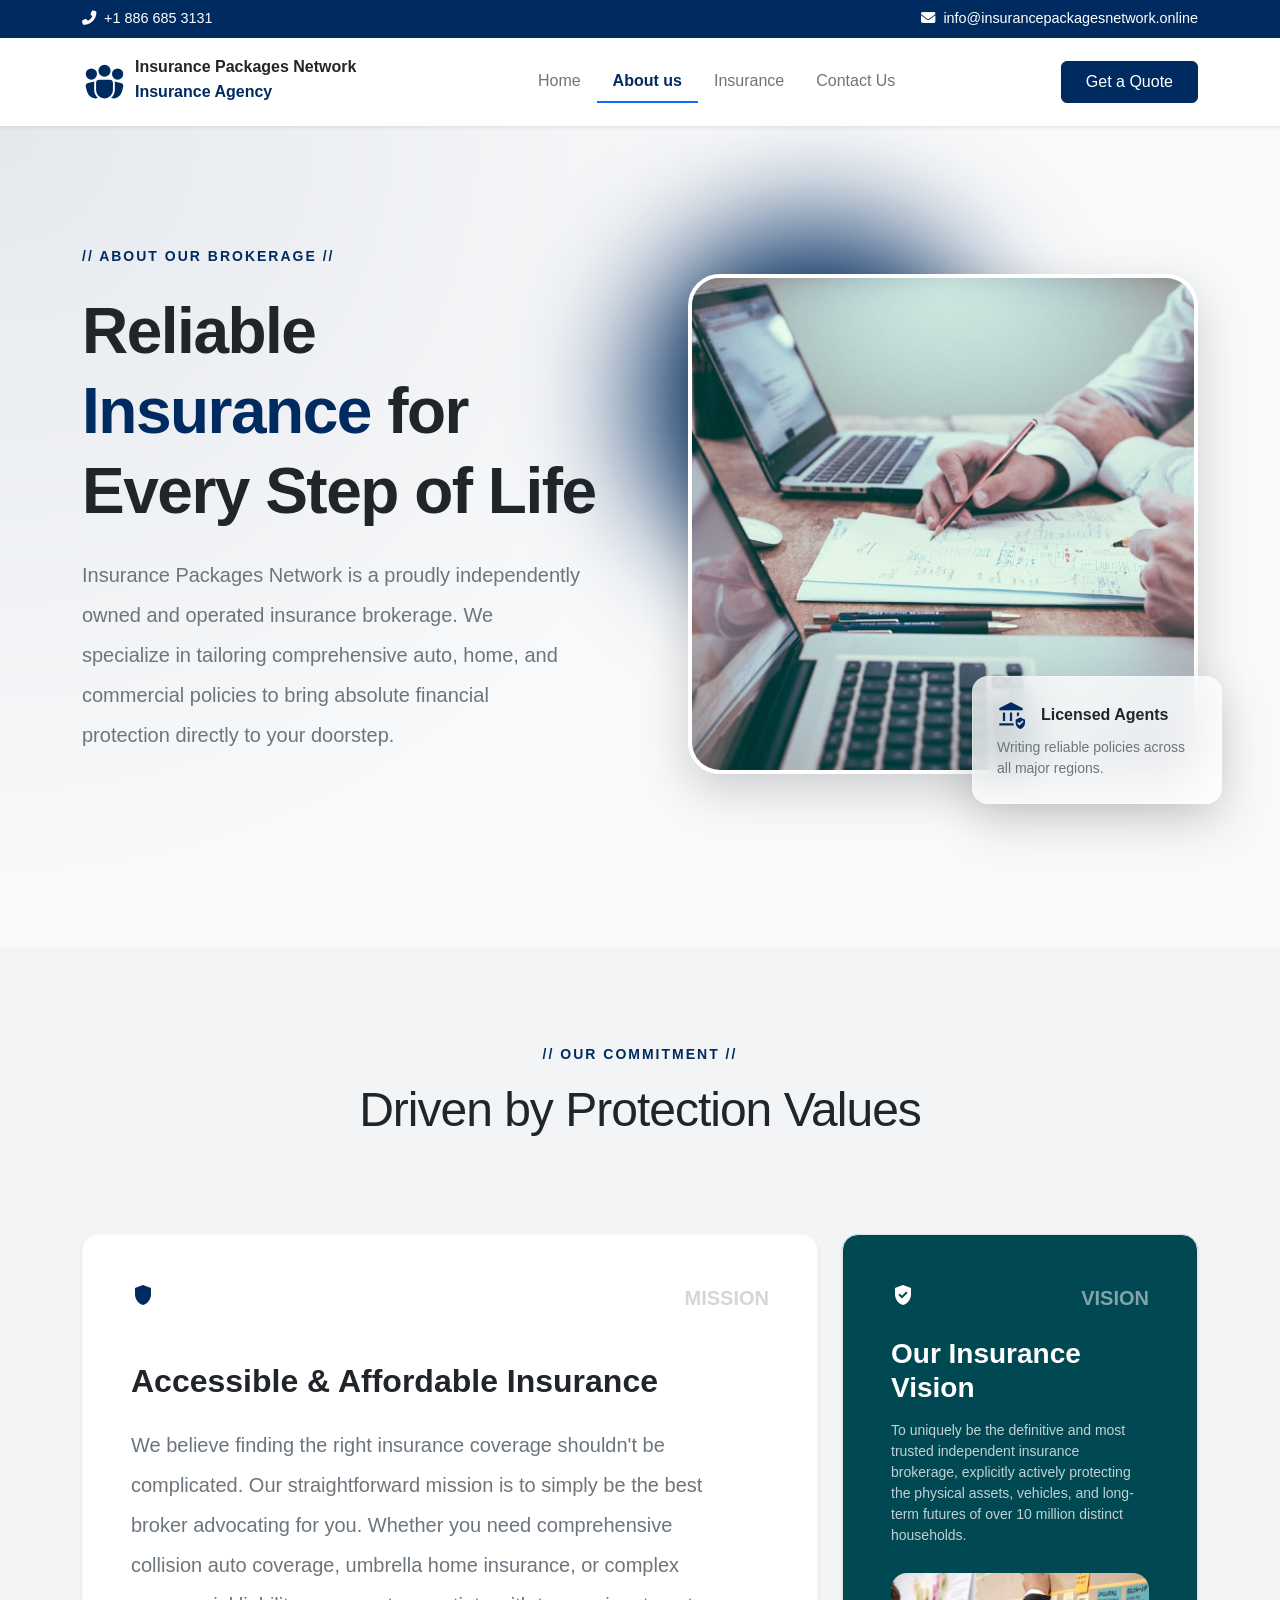
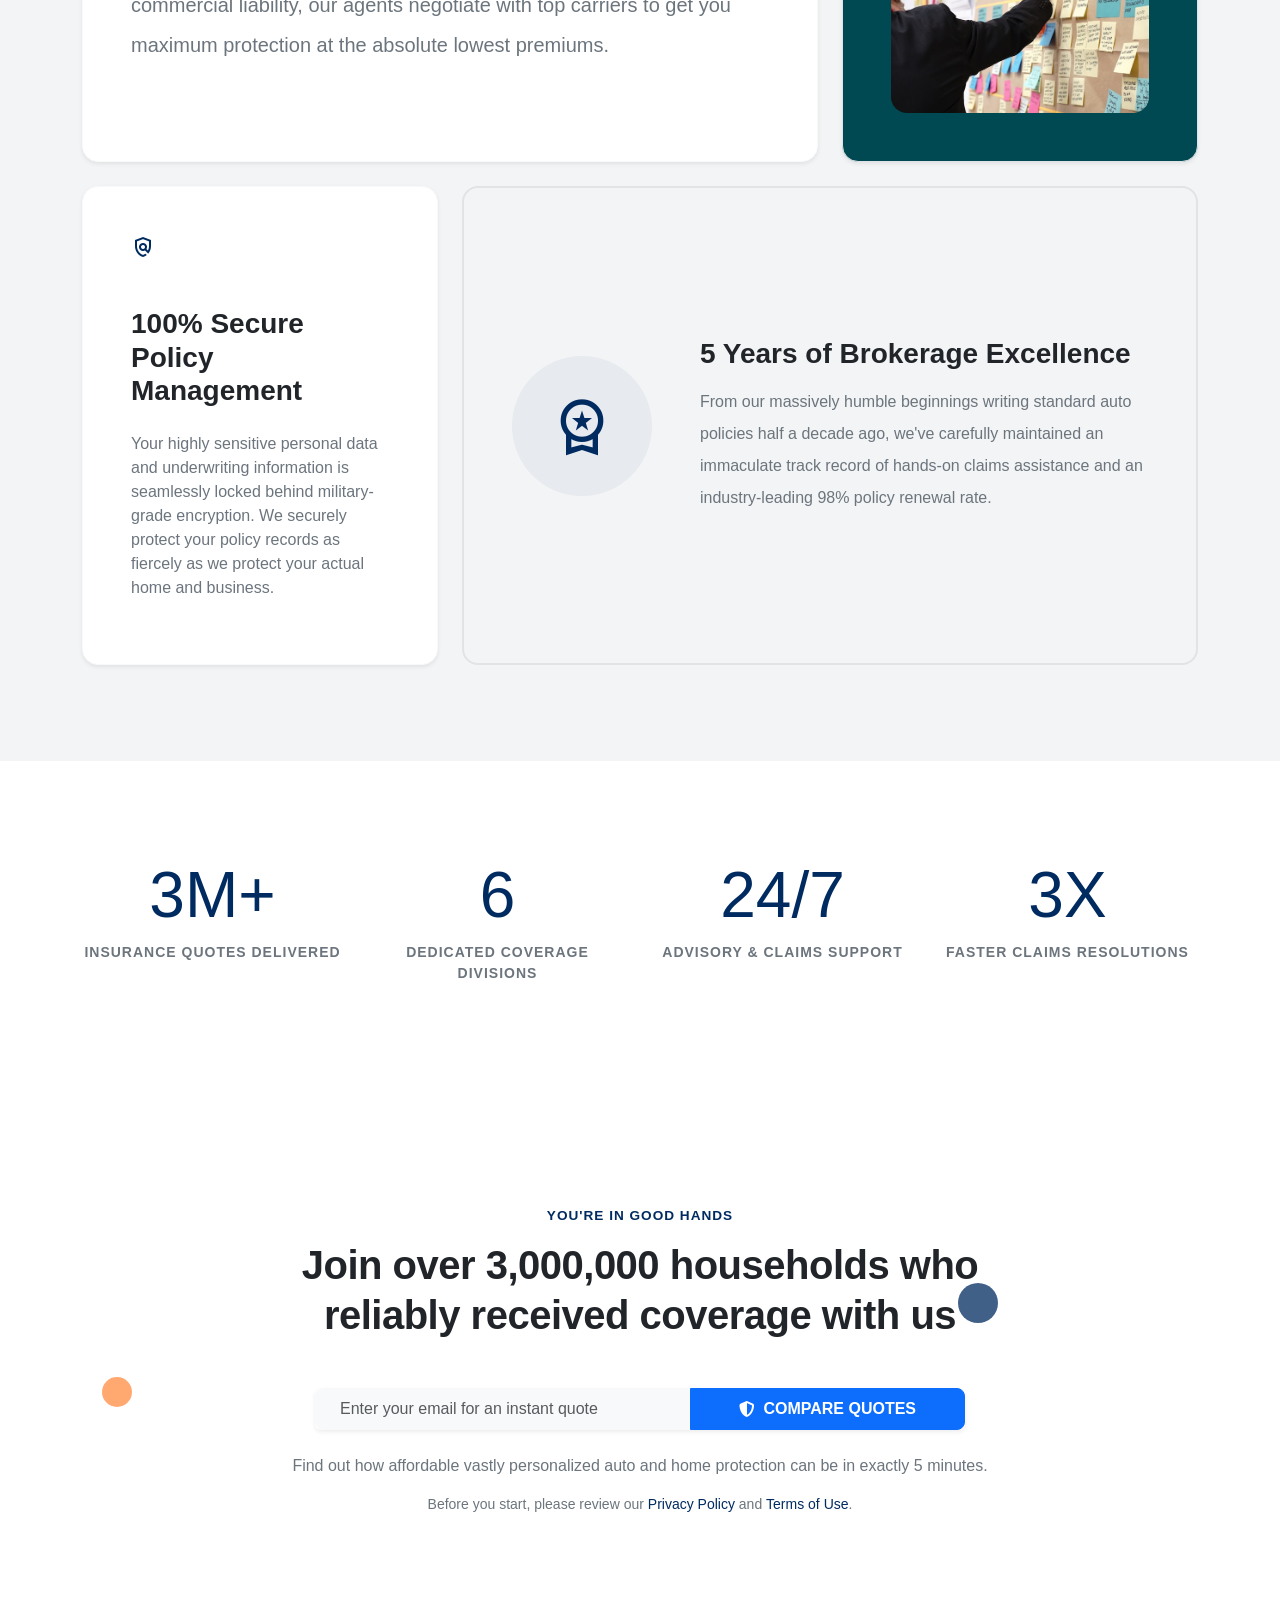
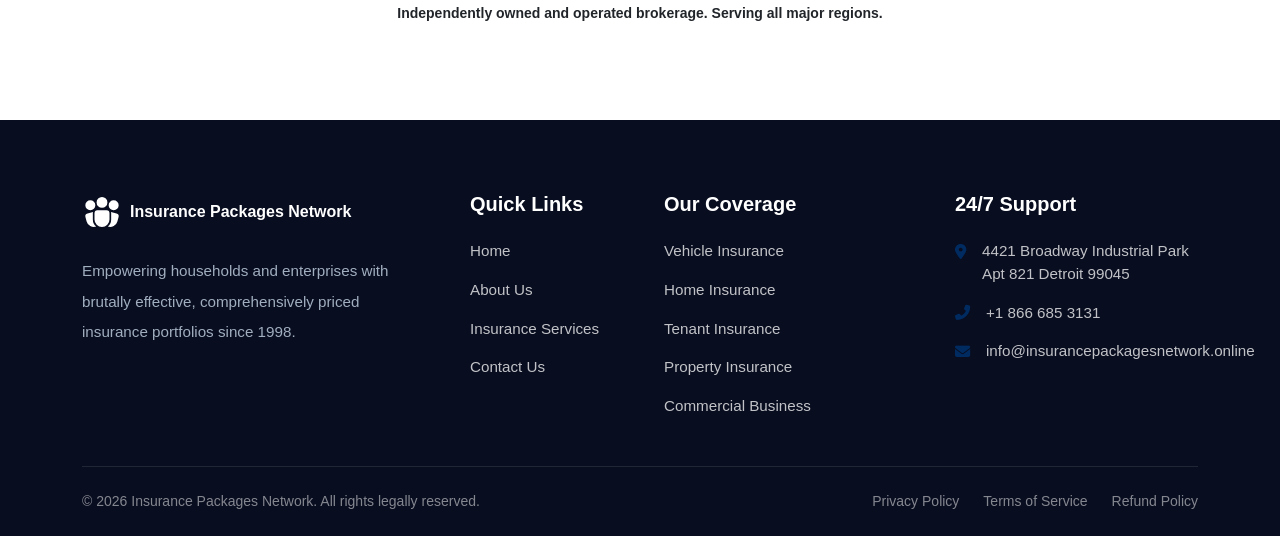
==== commit f81870b3: "fixes" ====
--- a/about-us.html
+++ b/about-us.html
@@ -84,7 +84,7 @@
     <div class="topbar position-relative z-3">
         <div class="container d-flex justify-content-between align-items-center py-2">
             <div class="contact-info text-white">
-                <span class="me-4"><i class="fas fa-phone-alt me-2"></i>+0123 456 789</span>
+                <span class="me-4"><i class="fas fa-phone-alt me-2"></i>+1 886 685 3131</span>
 
             </div>
             <div class="social-icons">
@@ -121,7 +121,7 @@
                     <li class="nav-item px-2"><a class="nav-link text-secondary hover-primary transition-all"
                             href="contact-us.html">Contact Us</a></li>
                 </ul>
-                <a href="tel:+0123456789" class="btn btn-primary btn-custom px-4 py-2 fw-medium">Get a Quote</a>
+                <a href="tel:+18666853131" class="btn btn-primary btn-custom px-4 py-2 fw-medium">Get a Quote</a>
             </div>
         </div>
     </nav>
@@ -143,11 +143,7 @@
                         specialize in tailoring comprehensive auto, home, and commercial policies to bring absolute
                         financial protection directly to your doorstep.
                     </p>
-                    <div class="d-flex gap-3 flex-wrap">
-                        <button
-                            class="btn btn-primary bg-primary-accent border-0 btn-lg rounded-pill px-5 py-3 fw-bold shadow-sm hover-scale">Meet
-                            Our Brokers</button>
-                    </div>
+                    
                 </div>
                 <!-- Interactive Image Layout -->
                 <div class="col-lg-6 position-relative ps-lg-5">
@@ -414,9 +410,8 @@
                         </li>
                         <li class="d-flex align-items-center gap-3">
                             <i class="fas fa-phone-alt text-primary"></i>
-                            <a href="tel:+18001234567"
-                                class="text-decoration-none text-white opacity-75 hover-primary transition-all">+1 (800)
-                                123-4567</a>
+                            <a href="tel:+18666853131"
+                                class="text-decoration-none text-white opacity-75 hover-primary transition-all">+1 866 685 3131</a>
                         </li>
                         <li class="d-flex align-items-center gap-3">
                             <i class="fas fa-envelope text-primary"></i>
